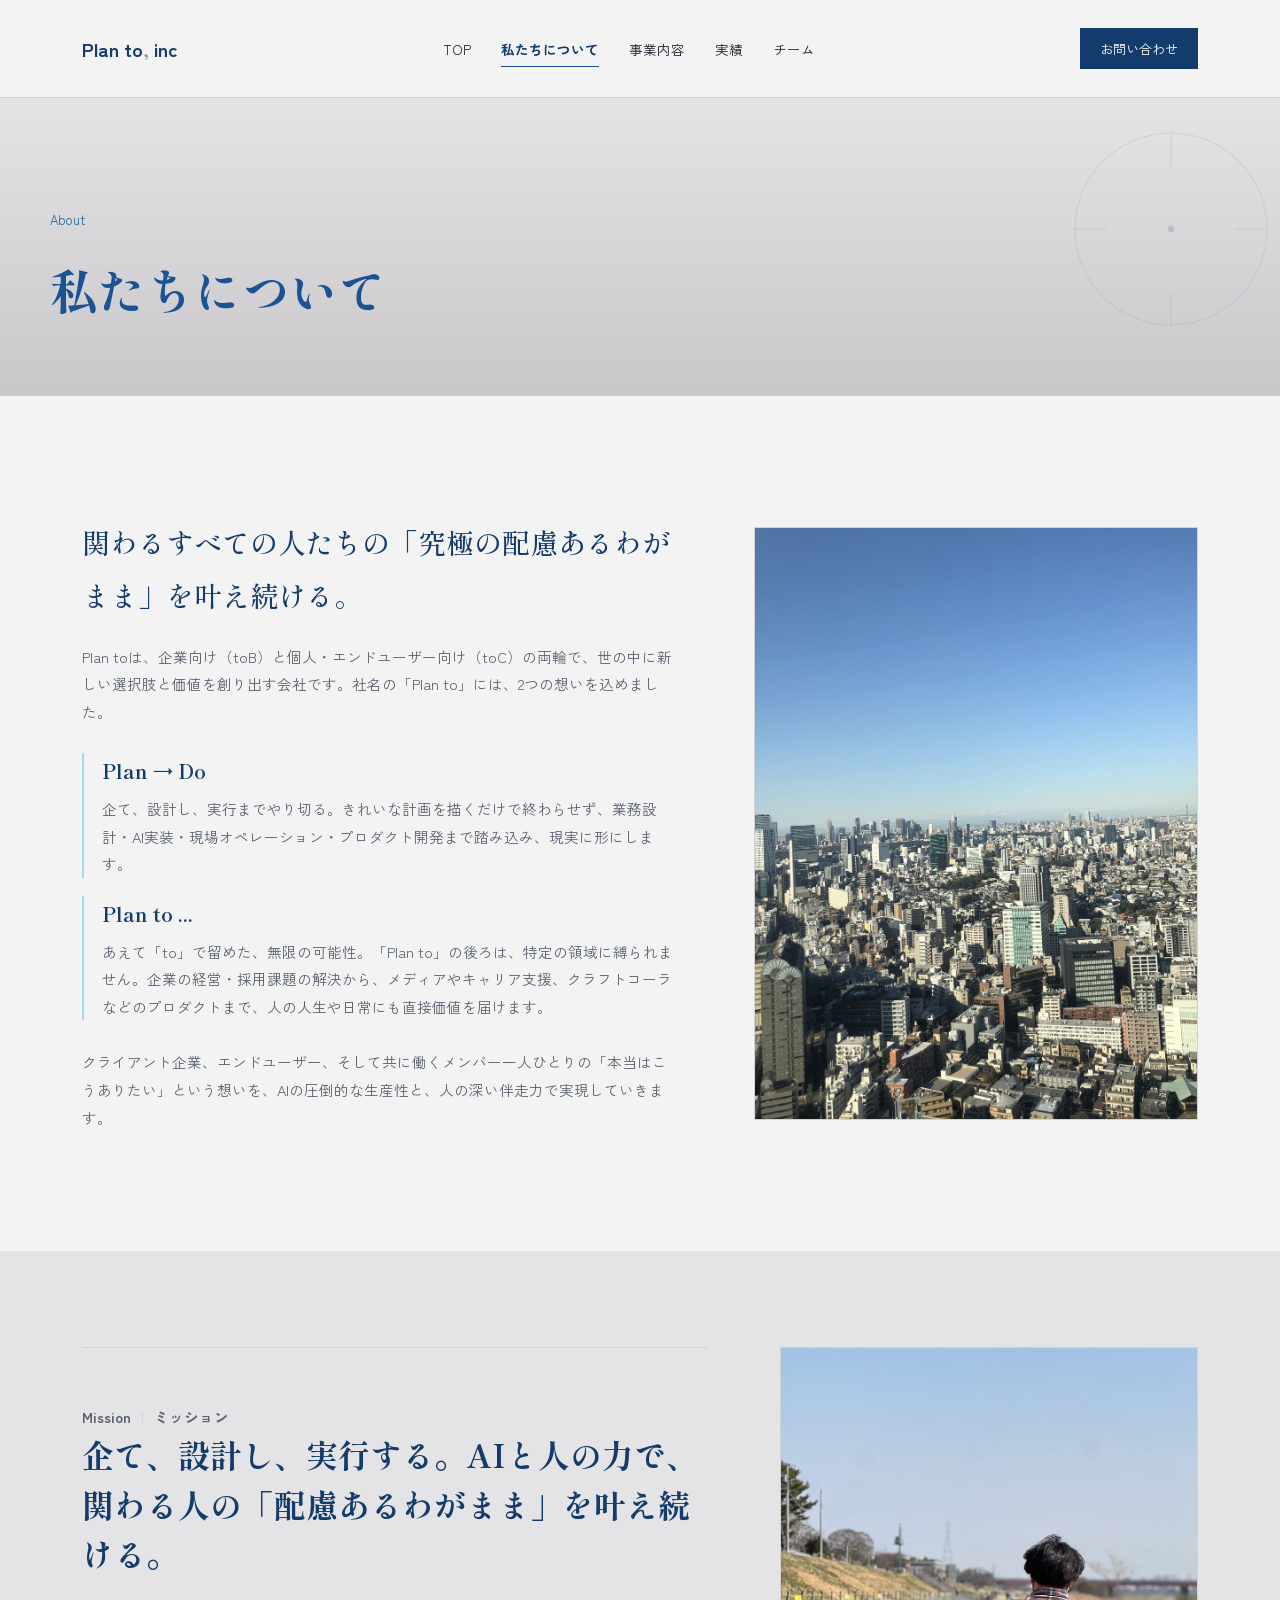
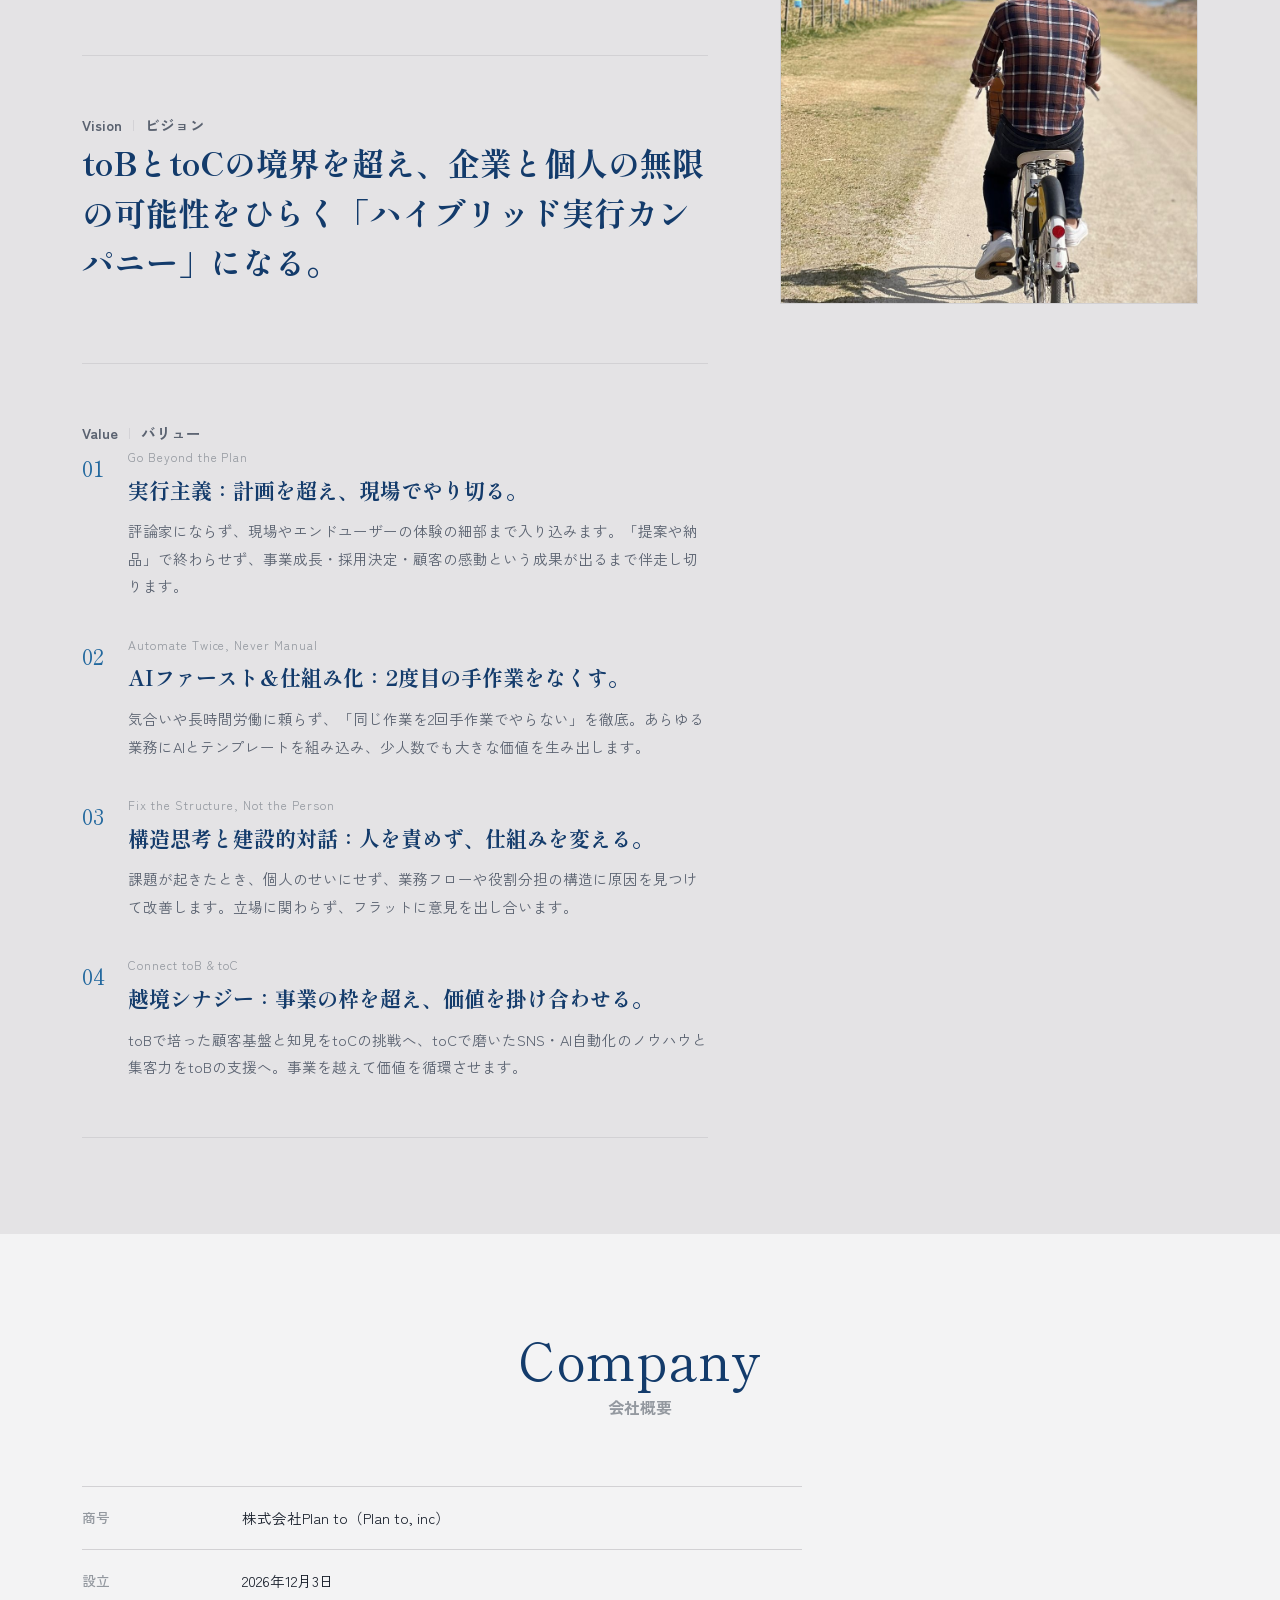
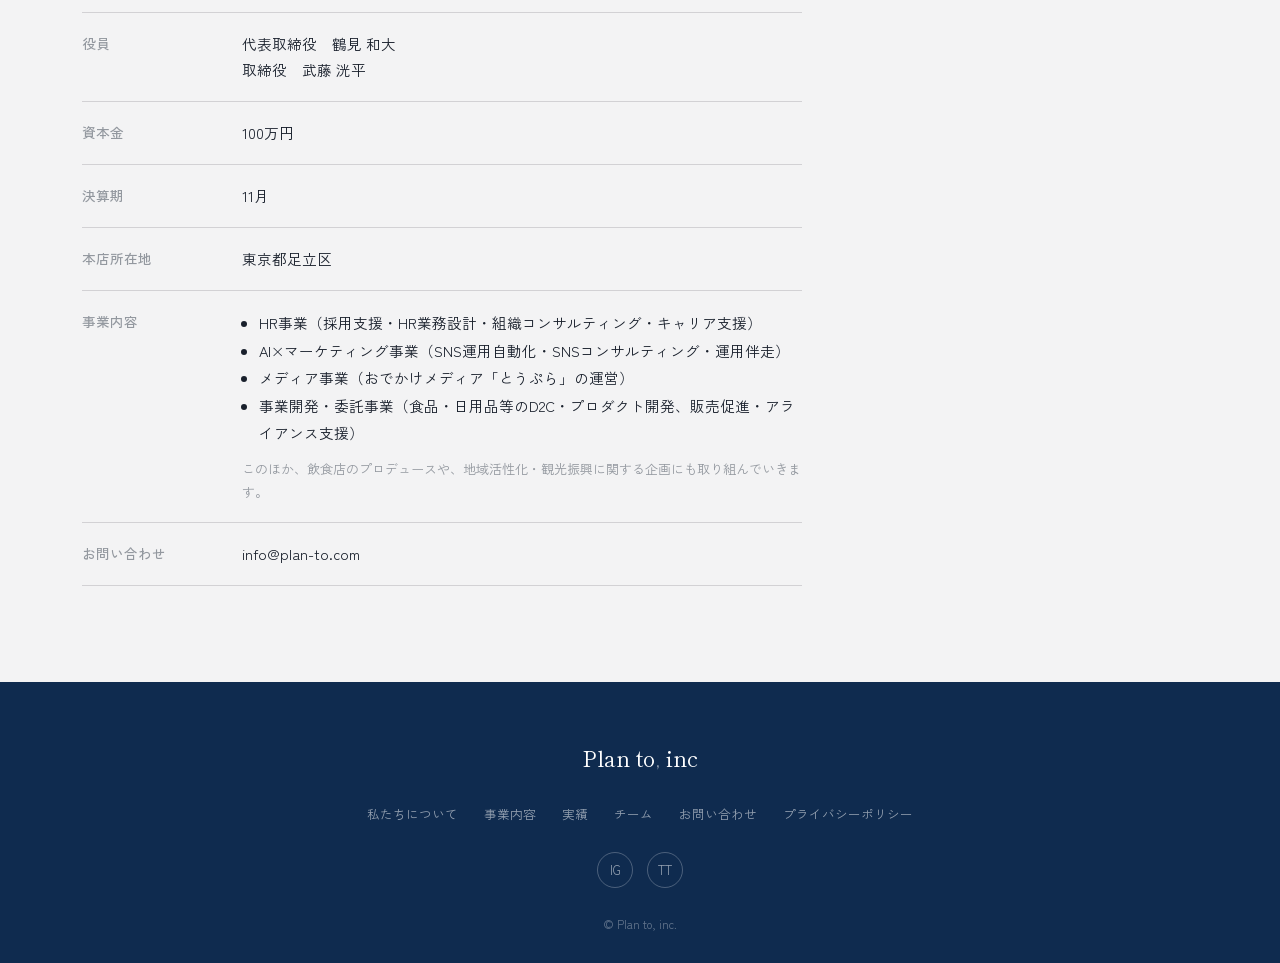
==== planto_hp_ver.1.0/about.html @ cd791fce "会社概要と役員表記を定款に合わせて更新 - 設立 2026年12月3日、役員（代表取締役・取締役）、資本金、決算期、本店所在地を追加・修正 - 事業内容を定款の目的に沿った表現に調整（飲食・観光の取り" ====
<!DOCTYPE html>
<html lang="ja">
<head>
<meta charset="UTF-8">
<meta name="viewport" content="width=device-width, initial-scale=1.0">
<meta name="robots" content="noindex, nofollow">
<title>私たちについて — Plan to, inc</title>
<link rel="preconnect" href="https://fonts.googleapis.com">
<link rel="preconnect" href="https://fonts.gstatic.com" crossorigin>
<link href="https://fonts.googleapis.com/css2?family=Shippori+Mincho:wght@400;500;600;700;800&family=Zen+Kaku+Gothic+New:wght@400;500;700;900&display=swap" rel="stylesheet">
<link rel="stylesheet" href="styles.css">
</head>
<body>

<header>
  <nav class="nav">
    <div class="brand">Plan to<span>,</span> inc</div>
    <div class="nav-links">
      <a href="index.html">TOP</a>
      <a href="about.html" class="active">私たちについて</a>
      <a href="business.html">事業内容</a>
      <a href="works.html">実績</a>
      <a href="team.html">チーム</a>
    </div>
    <a class="nav-cta" href="contact.html">お問い合わせ</a>
    <button class="nav-toggle" aria-label="メニュー"><span></span><span></span><span></span></button>
  </nav>
</header>

<section class="mini-hero">
    <svg class="mini-motif" viewBox="0 0 300 300" fill="none" xmlns="http://www.w3.org/2000/svg">
      <circle cx="150" cy="150" r="90" stroke="#8890A0" stroke-width="1" opacity=".5"/><circle cx="150" cy="150" r="3" fill="#8890A0"/>
      <path d="M150 60 L150 90 M150 210 L150 240 M60 150 L90 150 M210 150 L240 150" stroke="#8890A0" stroke-width="1" opacity=".6"/>
    </svg>
    <div class="mini-hero-inner"><p class="eyebrow">About</p><h1>私たちについて</h1></div>
  </section>

  <section class="statement statement-split">
    <div class="wrap statement-grid">
      <div class="statement-copy">
      <blockquote>関わるすべての人たちの<br>「究極の配慮あるわがまま」を叶え続ける。</blockquote>
      <p class="lead lead-wide">Plan toは、企業向け（toB）と個人・エンドユーザー向け（toC）の両輪で、世の中に新しい選択肢と価値を創り出す会社です。社名の「Plan to」には、2つの想いを込めました。</p>
      <dl class="name-points">
        <div><dt>Plan → Do</dt><dd>企て、設計し、実行までやり切る。きれいな計画を描くだけで終わらせず、業務設計・AI実装・現場オペレーション・プロダクト開発まで踏み込み、現実に形にします。</dd></div>
        <div><dt>Plan to ...</dt><dd>あえて「to」で留めた、無限の可能性。「Plan to」の後ろは、特定の領域に縛られません。企業の経営・採用課題の解決から、メディアやキャリア支援、クラフトコーラなどのプロダクトまで、人の人生や日常にも直接価値を届けます。</dd></div>
      </dl>
      <p class="lead">クライアント企業、エンドユーザー、そして共に働くメンバー一人ひとりの「本当はこうありたい」という想いを、AIの圧倒的な生産性と、人の深い伴走力で実現していきます。</p>
      </div>
      <figure class="statement-photo"><img src="assets/about-tokyo.jpg" alt="高層階から望む東京の街並みと青空" width="1000" height="1333" loading="lazy"></figure>
    </div>
  </section>

  <section class="sec sec-alt">
    <div class="wrap">
      <div class="mvv-grid">
      <div class="mvv-list">
      <div class="mvv-block">
        <p class="mvv-eyebrow">Mission <span class="div">|</span> ミッション</p>
        <h3>企て、設計し、実行する。<br>AIと人の力で、関わる人の「配慮あるわがまま」を叶え続ける。</h3>
      </div>
      <div class="mvv-block">
        <p class="mvv-eyebrow">Vision <span class="div">|</span> ビジョン</p>
        <h3>toBとtoCの境界を超え、<br>企業と個人の無限の可能性をひらく<br>「ハイブリッド実行カンパニー」になる。</h3>
      </div>
      <div class="mvv-block">
        <p class="mvv-eyebrow">Value <span class="div">|</span> バリュー</p>
        <ol class="value-list">
          <li><span class="value-en">Go Beyond the Plan</span><h4>実行主義：計画を超え、現場でやり切る。</h4><p>評論家にならず、現場やエンドユーザーの体験の細部まで入り込みます。「提案や納品」で終わらせず、事業成長・採用決定・顧客の感動という成果が出るまで伴走し切ります。</p></li>
          <li><span class="value-en">Automate Twice, Never Manual</span><h4>AIファースト＆仕組み化：2度目の手作業をなくす。</h4><p>気合いや長時間労働に頼らず、「同じ作業を2回手作業でやらない」を徹底。あらゆる業務にAIとテンプレートを組み込み、少人数でも大きな価値を生み出します。</p></li>
          <li><span class="value-en">Fix the Structure, Not the Person</span><h4>構造思考と建設的対話：人を責めず、仕組みを変える。</h4><p>課題が起きたとき、個人のせいにせず、業務フローや役割分担の構造に原因を見つけて改善します。立場に関わらず、フラットに意見を出し合います。</p></li>
          <li><span class="value-en">Connect toB &amp; toC</span><h4>越境シナジー：事業の枠を超え、価値を掛け合わせる。</h4><p>toBで培った顧客基盤と知見をtoCの挑戦へ、toCで磨いたSNS・AI自動化のノウハウと集客力をtoBの支援へ。事業を越えて価値を循環させます。</p></li>
        </ol>
      </div>
      </div>
      <figure class="mvv-photo"><img src="assets/about-ride.jpg" alt="河川敷の道を自転車で進む人の後ろ姿" width="1000" height="1333" loading="lazy"></figure>
      </div>
    </div>
  </section>

  <section class="sec">
    <div class="wrap">
      <div class="sec-title"><span class="eng">Company</span><span class="jp">会社概要</span></div>
      <table class="ctable">
        <tr><th>商号</th><td>株式会社Plan to（Plan to, inc）</td></tr>
        <tr><th>設立</th><td>2026年12月3日</td></tr>
        <tr><th>役員</th><td>代表取締役　鶴見 和大<br>取締役　武藤 洸平</td></tr>
        <tr><th>資本金</th><td>100万円</td></tr>
        <tr><th>決算期</th><td>11月</td></tr>
        <tr><th>本店所在地</th><td>東京都足立区</td></tr>
        <tr><th>事業内容</th><td><ul style="margin:0;padding-left:1.2em;line-height:1.9;"><li>HR事業（採用支援・HR業務設計・組織コンサルティング・キャリア支援）</li><li>AI×マーケティング事業（SNS運用自動化・SNSコンサルティング・運用伴走）</li><li>メディア事業（おでかけメディア「とうぷら」の運営）</li><li>事業開発・委託事業（食品・日用品等のD2C・プロダクト開発、販売促進・アライアンス支援）</li></ul><p style="margin:10px 0 0;font-size:13px;color:var(--body-light);">このほか、飲食店のプロデュースや、地域活性化・観光振興に関する企画にも取り組んでいきます。</p></td></tr>
        <tr><th>お問い合わせ</th><td>info@plan-to.com</td></tr>
      </table>
    </div>
  </section>

<footer>
  <div class="wrap foot-row">
    <div class="foot-logo">Plan to<span>,</span> inc</div>
    <div class="foot-links"><a href="about.html">私たちについて</a><a href="business.html">事業内容</a><a href="works.html">実績</a><a href="team.html">チーム</a><a href="contact.html">お問い合わせ</a><a href="https://toupura.com/?page_id=3" target="_blank" rel="noopener">プライバシーポリシー</a></div>
    <div class="foot-social">
      <a href="#" aria-label="Instagram">IG</a>
      <a href="#" aria-label="TikTok">TT</a>
    </div>
    <div class="foot-copy">© Plan to, inc.</div>
  </div>
</footer>

<script src="script.js"></script>
</body>
</html>
---- planto_hp_ver.1.0/styles.css ----
:root{
  --navy:#1B5293; --navy-deep:#133B6B; --ink:#181F2B; --body:#5A6270; --body-light:#93989F;
  --gold:#9FDBF4; --gold-hover:#BEE7F8; --gold-deep:#22689E; --gray:#B0AEB1;
  --bg:#F3F3F4; --bg-alt:#E4E3E5; --line:#D2D1D4; --line-dark:rgba(255,255,255,.12); --maxw:1180px;
}
*{box-sizing:border-box;}
html{scroll-behavior:smooth;}
body{ margin:0; background:var(--bg); color:var(--ink); font-family:"Zen Kaku Gothic New","Hiragino Kaku Gothic ProN",sans-serif; -webkit-font-smoothing:antialiased; line-height:1.8; }
h1,h2,h3,.serif{ font-family:"Shippori Mincho",serif; }
a{color:inherit; text-decoration:none;}
.wrap{max-width:var(--maxw); margin:0 auto; padding:0 32px;}
::selection{background:var(--gold); color:var(--navy-deep);}



/* ---------- Header ---------- */
header{ position:sticky; top:0; z-index:50; background:rgba(243,243,244,.85); backdrop-filter:blur(10px); border-bottom:1px solid var(--line); }
.nav{ display:flex; align-items:center; justify-content:space-between; padding:28px 32px; max-width:var(--maxw); margin:0 auto; }
.brand{ font-size:19px; font-weight:700; color:var(--navy-deep); }
.brand span{ color:var(--body-light); }
.nav-links{ display:flex; gap:30px; font-size:13.5px; }
.nav-links a{ position:relative; padding:4px 0; cursor:pointer; }
.nav-links a::after{ content:""; position:absolute; left:0; bottom:-2px; width:0; height:1px; background:var(--navy); transition:width .25s ease; }
.nav-links a:hover::after, .nav-links a.active::after{ width:100%; }
.nav-links a.active{ color:var(--navy-deep); font-weight:700; }
.nav-cta{ font-size:13px; padding:9px 20px; background:var(--navy-deep); color:#fff; cursor:pointer; }
.nav-cta:hover{ background:var(--navy); }
.nav-toggle{ display:none; background:none; border:none; }
.nav-toggle span{ display:block; width:20px; height:2px; background:var(--navy-deep); margin:5px 0; }

/* ---------- Full hero (TOP page only) ---------- */
.hero{ background:var(--navy-deep); color:#fff; min-height:86vh; display:flex; flex-direction:column; justify-content:center; padding:100px 32px 80px; position:relative; overflow:hidden; }
.hero-fx{ position:absolute; border-radius:50%; filter:blur(70px); pointer-events:none; z-index:0; animation:fxBreathe 7s ease-in-out infinite; }
.hero-fx.a{ width:360px; height:360px; background:var(--gold); opacity:.16; top:-80px; right:8%; }
.hero-fx.b{ width:260px; height:260px; background:#1B5293; opacity:.35; bottom:-60px; right:26%; animation-delay:-3s; }
@keyframes fxBreathe{ 0%,100%{ transform:scale(1); } 50%{ transform:scale(1.12); } }
@media (prefers-reduced-motion:reduce){ .hero-fx{ animation:none; } }
.hero-eyebrow{ font-size:13px; color:var(--gold); font-weight:700; letter-spacing:.04em; margin:0 0 18px; position:relative; z-index:2; }
.hero-fade{ transition:opacity .35s ease; }
.hero-fade.is-out{ opacity:0; }
.hero-nav{ display:flex; align-items:center; margin:26px auto 0; position:relative; z-index:2; max-width:var(--maxw); width:100%; padding:0 32px; box-sizing:border-box; }
.hero-node{ display:flex; align-items:center; cursor:pointer; padding:8px 0; }
.hero-node-dot{ width:13px; height:13px; border-radius:50%; background:rgba(255,255,255,.85); transition:all .3s ease; flex:none; box-sizing:border-box; }
.hero-node-dot.active{ width:19px; height:19px; background:var(--gold); }
.hero-line-track{ position:relative; width:200px; height:2px; background:rgba(255,255,255,.25); flex:none; }
.hero-line-fill{ position:absolute; left:0; top:0; height:100%; width:0%; background:var(--gold); }
.hero-line-track.done .hero-line-fill{ width:100%; }
.hero-line-track.active .hero-line-fill{ animation:heroLineFill linear forwards; animation-duration:var(--hero-duration,7s); }
@keyframes heroLineFill{ from{ width:0%; } to{ width:100%; } }
@media (max-width:900px){ .hero-line-track{ width:44px; } }
.hero-inner{ max-width:var(--maxw); margin:0 auto; width:100%; position:relative; z-index:2; }
.hero-line{ overflow:hidden; }
.hero h1{ font-size:clamp(40px,7.6vw,104px); line-height:1.28; font-weight:700; margin:0; }
.hero h1 .l{ display:block; opacity:0; transform:translateY(100%); animation:lineUp .85s cubic-bezier(.2,.8,.2,1) forwards; }
.hero h1 .l1{ animation-delay:.1s; } .hero h1 .l2{ animation-delay:.32s; } .hero h1 .l3{ animation-delay:.54s; }
@keyframes lineUp{ to{opacity:1; transform:translateY(0);} }
.hero-sub{ font-size:16px; color:rgba(255,255,255,.6); max-width:520px; margin:36px 0 0; opacity:0; animation:fadeIn 1s .95s forwards; }
@keyframes fadeIn{ to{opacity:1;} }
.hero-bottom{ display:flex; justify-content:space-between; align-items:flex-end; gap:24px; flex-wrap:wrap; max-width:var(--maxw); margin:64px auto 0; width:100%; position:relative; z-index:2; opacity:0; animation:fadeIn 1s 1.2s forwards; }
.scroll-cue{ font-size:12px; color:rgba(255,255,255,.4); writing-mode:vertical-rl; letter-spacing:.1em; }
.hero-motif{ position:absolute; right:-6%; top:50%; transform:translateY(-50%); width:520px; max-width:48vw; opacity:.55; z-index:1; }
.hero-motif path.draw{ stroke-dasharray:1400; stroke-dashoffset:0; }

/* ---------- Hero landscape scene ---------- */
/* (hero is a plain solid navy background — no photo/illustration layer) */

/* ---------- Mini hero (subpages) ---------- */
.mini-hero{ background:var(--navy-deep); color:#fff; padding:110px 32px 64px; position:relative; overflow:hidden; }
.mini-hero-inner{ max-width:var(--maxw); margin:0 auto; position:relative; z-index:2; }
.mini-hero .eyebrow{ font-size:13px; color:rgba(255,255,255,.45); margin:0 0 14px; }
.mini-hero h1{ font-size:clamp(30px,4.4vw,48px); margin:0; }
.mini-motif{ position:absolute; right:-4%; top:-10%; width:320px; opacity:.35; z-index:1; }

/* ---------- Section shell ---------- */
.sec{ padding:96px 0; }
.sec-alt{ background:var(--bg-alt); }
.sec-dark{ background:var(--navy-deep); color:#fff; }
.sec h2{ font-size:clamp(24px,2.8vw,32px); margin:0 0 40px; color:var(--navy-deep); font-weight:700; }
.sec-dark h2{ color:#fff; }
.sec-title{ text-align:center; margin-bottom:64px; }
.sec-title .eng{ display:block; font-family:"Shippori Mincho",serif; font-size:clamp(34px,4.6vw,52px); color:var(--navy-deep); letter-spacing:.01em; line-height:1.1; }
.sec-dark .sec-title .eng{ color:#fff; }
.sec-title .jp{ display:block; font-size:16px; color:var(--body-light); margin-top:6px; font-weight:700; }
.sec-dark .sec-title .jp{ color:rgba(255,255,255,.55); }

/* ---------- Statement (quote) ---------- */
.statement{ padding:120px 0; text-align:center; }
.statement blockquote{ font-family:"Shippori Mincho",serif; font-size:clamp(18px,2.7vw,32px); line-height:1.9; color:var(--navy-deep); max-width:1000px; text-wrap:pretty; margin:0 auto; font-weight:500; }
.statement .lead{ margin:20px auto 0; font-size:14.5px; line-height:1.9; color:var(--body); max-width:600px; }
.statement .lead.lead-wide{ max-width:840px; }
.statement .lead + .lead{ margin-top:16px; }
.mvv-inline{ display:flex; justify-content:center; gap:56px; margin-top:56px; flex-wrap:wrap; }
.mvv-inline div{ text-align:center; max-width:220px; }
.mvv-inline .k{ font-size:12.5px; color:var(--body-light); font-weight:700; margin-bottom:8px; }
.mvv-inline .v{ font-size:13.5px; color:var(--body); }

/* ---------- Company table ---------- */
.ctable{ width:100%; border-collapse:collapse; max-width:720px; }
.ctable tr{ border-top:1px solid var(--line); }
.ctable tr:last-child{ border-bottom:1px solid var(--line); }
.ctable th{ text-align:left; font-weight:500; color:var(--body-light); font-size:13.5px; padding:18px 24px 18px 0; width:160px; vertical-align:top; }
.ctable td{ padding:18px 0; font-size:14.5px; color:var(--ink); }

/* ---------- Business rows ---------- */
.biz{ border-top:1px solid var(--line); }
.biz-row{ padding:96px 0; }
.biz-grid{ display:grid; grid-template-columns:1fr 1.05fr; gap:64px; align-items:center; }
.biz-image{ aspect-ratio:4/3; overflow:hidden; border:1px solid var(--line); }
.biz-image img{ width:100%; height:100%; object-fit:cover; display:block; }
@media (max-width:900px){ .biz-image{ order:-1; margin-bottom:28px; } }
.biz-icon{ width:64px; height:64px; margin-bottom:26px; }
.biz-icon path{ stroke-dasharray:300; stroke-dashoffset:0; }
.biz-name{ font-size:clamp(32px,3.8vw,46px); margin:0 0 10px; line-height:1.1; }
.biz-tagline{ font-size:14.5px; font-weight:700; color:var(--ink); margin:0 0 22px; }
.biz-body p{ font-size:15px; color:var(--body); margin:0 0 16px; max-width:520px; line-height:1.85; }
.biz-stats{ font-size:13.5px; color:var(--body-light); margin-bottom:14px; }
.b-link{ font-size:14px; font-weight:700; color:var(--navy-deep); border-bottom:1px solid var(--navy-deep); padding-bottom:2px; width:fit-content; display:inline-block; cursor:pointer; }
.btn{ display:inline-flex; align-items:center; gap:8px; font-size:14.5px; padding:14px 28px; transition:all .2s ease; border:1px solid transparent; cursor:pointer; font-family:inherit; }
.btn-primary{ background:var(--navy); color:#fff; font-weight:700; border:1.5px solid var(--navy); }
.btn-primary:hover{ background:var(--gold); border-color:var(--gold); color:var(--navy-deep); }
.btn-ghost{ border-color:rgba(255,255,255,.35); color:#fff; background:none; }
.btn-ghost:hover{ border-color:#fff; }
.btn-outline-dark{ border:1px solid var(--line); border-radius:4px; color:var(--navy-deep); background:none; font-size:14.5px; padding:12px 20px; }
.btn-outline-dark:hover{ border-color:var(--navy-deep); }
.btn-outline-dark .arrow{ color:var(--gold-deep); margin-left:2px; }

/* ---------- Flow steps ---------- */
.flow-steps{ display:flex; align-items:flex-start; margin-top:52px; text-align:left; }
.flow-step{ flex:1; position:relative; padding-right:24px; }
.flow-step:not(:last-child)::after{ content:""; position:absolute; top:21px; left:calc(42px + 8px); right:0; height:1px; background:var(--line); }
.flow-num{ width:42px; height:42px; border-radius:50%; background:var(--navy-deep); color:#fff; display:flex; align-items:center; justify-content:center; font-family:"Shippori Mincho",serif; font-size:16px; margin-bottom:20px; position:relative; z-index:1; }
.flow-step h4{ font-size:15.5px; margin:0 0 8px; color:var(--ink); }
.flow-step p{ font-size:13px; color:var(--body-light); margin:0; line-height:1.7; max-width:190px; }
@media (max-width:900px){
  .flow-steps{ flex-direction:column; gap:32px; }
  .flow-step::after{ display:none; }
}

/* ---------- Teaser links (TOP page) ---------- */
.teaser-grid{ display:grid; grid-template-columns:repeat(2,minmax(0,1fr)); border-top:1px solid var(--line); border-left:1px solid var(--line); }
.teaser-grid-3{ grid-template-columns:repeat(3,minmax(0,1fr)); }
.teaser-grid-4{ grid-template-columns:repeat(4,minmax(0,1fr)); }
.teaser-grid-4 .teaser-box{ aspect-ratio:auto; min-height:150px; padding:28px 20px; }
.teaser-grid-4 .jp{ font-size:12.5px; }
.teaser-box{ border-right:1px solid var(--line); border-bottom:1px solid var(--line); position:relative; transition:background .2s ease; cursor:pointer;
  aspect-ratio:2.17/1; display:flex; flex-direction:column; align-items:center; justify-content:center; text-align:center; padding:28px; }
.teaser-box:hover{ background:rgba(27,82,147,.06); }
.teaser-box .eng{ font-family:"Shippori Mincho",serif; font-weight:400; font-size:36px; color:var(--navy-deep); margin:0 0 8px; display:block; }
.teaser-box .jp{ font-size:14px; color:var(--body-light); font-weight:700; margin:0; display:block; }
.teaser-box p{ display:none; }
.teaser-box .arrow{ position:absolute; right:28px; top:50%; transform:translateY(-50%); color:var(--gold-deep); font-size:20px; transition:transform .2s ease; }
.teaser-box:hover .arrow{ transform:translateY(-50%) translateX(5px); }

/* ---------- Proof / case studies ---------- */
.case-list{ display:grid; grid-template-columns:repeat(3,1fr); gap:48px; margin-bottom:70px; position:relative; }
.case-list div .cn{ font-family:"Shippori Mincho",serif; font-size:18px; color:var(--navy-deep); margin-bottom:6px; }
.case-list div .ct{ font-size:12px; color:var(--body-light); display:block; margin-bottom:12px; }
.case-list div p{ font-size:13.5px; color:var(--body); margin:0; }
.connector{ position:absolute; left:0; top:10px; width:100%; height:2px; z-index:-1; }
.connector path{ stroke-dasharray:1000; stroke-dashoffset:0; }
.case-cards{ display:grid; grid-template-columns:repeat(3,1fr); gap:28px; margin-bottom:64px; }
.case-card{ border:1px solid var(--line); transition:border-color .2s ease; }
.case-card:hover{ border-color:var(--navy); }
.case-card .thumb{ aspect-ratio:16/9; display:flex; align-items:center; justify-content:center; color:#fff; font-family:"Shippori Mincho",serif; font-size:16px; letter-spacing:.03em; }
.case-card .cbody{ padding:22px 24px 28px; }
.case-card .ct{ font-size:12px; color:var(--body-light); display:block; margin-bottom:10px; }
.case-card p{ font-size:13.5px; color:var(--body); margin:0; }

/* ---------- Topics (news cards) ---------- */
.topic-cards{ display:grid; grid-template-columns:repeat(3,1fr); gap:28px; }
.topic-card{ cursor:pointer; }
.topic-card .thumb{ aspect-ratio:16/9; display:flex; align-items:center; justify-content:center; color:#fff; font-family:"Shippori Mincho",serif; font-size:15px; }
.topic-card .meta{ display:flex; align-items:center; gap:12px; margin-top:14px; }
.topic-card .badge{ font-size:11px; font-weight:700; color:var(--gold-deep); border:1px solid var(--gold); padding:3px 9px; }
.topic-card .date{ font-size:12px; color:var(--body-light); }
.topic-card .ttl{ font-size:14.5px; color:var(--ink); margin:10px 0 0; line-height:1.6; }
.topic-more{ display:flex; gap:14px; justify-content:center; margin-top:44px; flex-wrap:wrap; }
.logo-strip{ display:flex; flex-wrap:wrap; gap:36px; align-items:center; border-top:1px solid var(--line); padding-top:40px; }
.logo-strip span{ font-family:"Shippori Mincho",serif; font-size:15px; color:var(--body-light); }

/* ---------- Team ---------- */
.board{ display:grid; grid-template-columns:1fr 1fr; gap:56px; }
.member{ display:flex; gap:22px; }
.member-frame{ flex:none; width:64px; height:64px; }
.member-frame circle.ring{ stroke-dasharray:220; stroke-dashoffset:0; }
.member-frame text{ font-family:"Shippori Mincho",serif; }
.member h3{ font-size:17px; margin:14px 0 2px; }
.member .role{ font-size:12.5px; color:var(--body-light); margin:0 0 10px; }
.member p{ font-size:13.5px; color:var(--body); margin:0; }

/* ---------- FAQ ---------- */
.faq-item{ border-top:1px solid var(--line); }
.faq-item:last-child{ border-bottom:1px solid var(--line); }
.sec-dark .faq-item{ border-color:var(--line-dark); }
.faq-item summary{ list-style:none; cursor:pointer; padding:18px 2px; display:flex; justify-content:space-between; gap:16px; font-size:14px; }
.faq-item summary::-webkit-details-marker{ display:none; }
.faq-item summary .plus{ font-size:18px; color:var(--gold-deep); font-weight:300; transition:transform .2s ease; }
.faq-item[open] summary .plus{ transform:rotate(45deg); }
.faq-item .faq-a{ padding:0 2px 20px; color:var(--body); font-size:13px; max-width:520px; }

/* ---------- Contact ---------- */
.contact-email{ font-family:"Shippori Mincho",serif; font-size:19px; display:block; margin:18px 0 26px; }
.sns-line{ display:flex; align-items:center; justify-content:space-between; padding:13px 0; border-top:1px solid var(--line); font-size:13.5px; }
.sns-line:first-child{ border-top:none; }
.close-grid{ display:grid; grid-template-columns:1fr 1fr; gap:64px; }
.form{ display:flex; flex-direction:column; gap:18px; width:100%; }
.form label{ font-size:12.5px; color:var(--body-light); display:block; margin-bottom:6px; }
.form input, .form textarea{ width:100%; border:none; border-bottom:1px solid var(--line); background:transparent; padding:10px 2px; font-family:inherit; font-size:14.5px; color:var(--ink); }
.form input:focus, .form textarea:focus{ outline:none; border-color:var(--navy); }
.form textarea{ resize:vertical; min-height:100px; }
.form .note{ font-size:12px; color:var(--body-light); }

/* ---------- Marquee ---------- */
.marquee{ background:var(--bg-alt); overflow:hidden; padding:14px 0; border-top:1px solid var(--line); border-bottom:1px solid var(--line); }
.marquee-track{ display:flex; width:max-content; animation:marquee 22s linear infinite; }
.marquee-track span{ font-family:"Shippori Mincho",serif; font-size:16px; color:var(--navy-deep); white-space:nowrap; padding:0 28px; display:flex; align-items:center; gap:28px; }
.marquee-track span::after{ content:"◆"; font-size:9px; color:var(--body-light); }
@keyframes marquee{ from{transform:translateX(0);} to{transform:translateX(-50%);} }
@media (prefers-reduced-motion:reduce){ .marquee-track{ animation:none; } }

/* ---------- MVV blocks (About) ---------- */
.mvv-block{ padding:56px 0; border-top:1px solid var(--line); }
.mvv-block:last-child{ border-bottom:1px solid var(--line); }
.mvv-eyebrow{ display:flex; align-items:center; gap:10px; font-size:13.5px; color:var(--gold-deep); font-weight:700; margin-bottom:20px; }
.mvv-eyebrow .div{ color:var(--line); font-weight:400; }
.mvv-block h3{ font-family:"Shippori Mincho",serif; font-size:clamp(20px,2.7vw,32px); line-height:1.55; color:var(--navy-deep); margin:0 0 20px; font-weight:700; max-width:none; text-wrap:pretty; }
.mvv-block p{ font-size:14.5px; color:var(--body); max-width:620px; margin:0; }

/* ---------- Pager numeral (Business) ---------- */
.pager{ font-family:"Shippori Mincho",serif; font-size:13px; color:var(--body-light); letter-spacing:.05em; margin-bottom:10px; }
.biz-row.alt .pager{ color:var(--body-light); }

footer{ background:#0F2B4F; color:rgba(255,255,255,.55); padding:56px 0 28px; font-size:12.5px; }
.foot-row{ display:flex; flex-direction:column; align-items:center; gap:26px; text-align:center; }
.foot-logo{ font-family:"Shippori Mincho",serif; font-size:22px; color:#fff; }
.foot-logo span{ color:rgba(255,255,255,.5); }
.foot-links{ display:flex; gap:26px; flex-wrap:wrap; justify-content:center; }
.foot-links a:hover{ color:#fff; }
.foot-social{ display:flex; gap:14px; }
.foot-social a{ width:36px; height:36px; border-radius:50%; border:1px solid rgba(255,255,255,.25); display:flex; align-items:center; justify-content:center; font-size:13px; transition:border-color .2s ease, color .2s ease; }
.foot-social a:hover{ border-color:var(--gold); color:var(--gold); }
.foot-copy{ color:rgba(255,255,255,.35); font-size:11.5px; }

@media (max-width:900px){
  .nav-cta{ display:none; }
  .case-cards{ grid-template-columns:1fr; gap:24px; }
  .nav-toggle{ display:block; }
  .hero{ min-height:auto; padding:80px 24px 64px; }
  .hero-motif, .mini-motif{ display:none; }
  .biz-grid, .board, .close-grid{ grid-template-columns:1fr; }
  .case-list{ grid-template-columns:1fr; gap:32px; }
  .connector{ display:none; }
  .mvv-inline{ gap:32px; }
  .statement{ padding:80px 0; }
  .biz-row{ padding:56px 0; }
  .sec{ padding:64px 0; }
  .scroll-cue{ display:none; }
  .teaser-grid{ grid-template-columns:1fr; }
  .topic-cards{ grid-template-columns:repeat(2,minmax(0,1fr)); gap:24px; }
}

/* ---------- Topics list page ---------- */
.topic-sec{ scroll-margin-top:120px; }
.topic-list{ list-style:none; margin:0; padding:0; border-top:1px solid var(--line); }
.topic-list li{ border-bottom:1px solid var(--line); }
.topic-list a{ display:flex; align-items:center; gap:20px; padding:22px 4px; flex-wrap:wrap; }
.topic-list .date{ font-size:13px; color:var(--body-light); min-width:96px; }
.topic-list .badge{ font-size:11px; font-weight:700; color:var(--gold-deep); border:1px solid var(--gold); padding:3px 9px; }
.topic-list .ttl{ font-size:15px; color:var(--ink); flex:1; min-width:200px; }
.topic-list a:hover .ttl{ color:var(--gold-deep); }
html{ scroll-behavior:smooth; }

/* topic row variants: detail / external / static */
.topic-list .row{ display:flex; align-items:center; gap:20px; padding:22px 4px; flex-wrap:wrap; }
.topic-list li.is-static .ttl{ color:var(--ink); }
.topic-list li.is-detail a::after,
.topic-list li.is-ext a::after{ margin-left:auto; color:var(--body-light); font-size:18px; }
.topic-list li.is-detail a::after{ content:"›"; }
.topic-list li.is-ext a::after{ content:"↗"; font-size:15px; }
.topic-list li.is-detail a:hover::after,
.topic-list li.is-ext a:hover::after{ color:var(--gold-deep); }
.topic-meta{ display:flex; align-items:center; gap:14px; margin-bottom:14px; }
.topic-meta .badge{ font-size:11px; font-weight:700; color:var(--gold-deep); border:1px solid var(--gold); padding:3px 9px; }
.topic-meta .date{ font-size:13px; color:var(--body-light); }
.topic-title{ font-family:"Shippori Mincho",serif; font-size:clamp(22px,3vw,30px); line-height:1.55; color:var(--navy-deep); margin:0 0 32px; }
.topic-body p{ font-size:15px; line-height:2; color:var(--body); margin:0 0 20px; }

.topic-card .thumb img{ width:100%; height:100%; object-fit:cover; display:block; }
.topic-card .thumb{ overflow:hidden; }

/* ---------- Hero threads background (threads.js) ---------- */
.hero-threads{ position:absolute; inset:0; width:100%; height:100%; z-index:1; pointer-events:none; opacity:.85; }

/* ---------- Logo loop (works page) ---------- */
.logo-loop{ overflow:hidden; border-top:1px solid var(--line); padding-top:40px; -webkit-mask-image:linear-gradient(90deg,transparent,#000 12%,#000 88%,transparent); mask-image:linear-gradient(90deg,transparent,#000 12%,#000 88%,transparent); }
.logo-loop-track{ display:flex; width:max-content; animation:logoLoop 30s linear infinite; }
.logo-loop:hover .logo-loop-track{ animation-play-state:paused; }
.logo-loop-list{ display:flex; align-items:center; gap:56px; margin:0; padding:0 28px 0 28px; list-style:none; }
.logo-loop-list li{ font-family:"Shippori Mincho",serif; font-size:18px; color:var(--body); white-space:nowrap; transition:color .2s ease; }
.logo-loop-list li:hover{ color:var(--navy); }
@keyframes logoLoop{ from{transform:translateX(0);} to{transform:translateX(-50%);} }
@media (prefers-reduced-motion:reduce){ .logo-loop-track{ animation:none; } .logo-loop{ -webkit-mask-image:none; mask-image:none; } .logo-loop-list[aria-hidden]{ display:none; } .logo-loop-list{ flex-wrap:wrap; } }
.hero-threads{ -webkit-mask-image:linear-gradient(90deg,rgba(0,0,0,.2) 0%,rgba(0,0,0,.2) 30%,#000 75%); mask-image:linear-gradient(90deg,rgba(0,0,0,.2) 0%,rgba(0,0,0,.2) 30%,#000 75%); }
@media (max-width:900px){ .hero-threads{ opacity:.45; -webkit-mask-image:none; mask-image:none; } }
@media (max-width:600px){ .topic-cards{ grid-template-columns:1fr; gap:32px; } }

/* ---------- Mobile menu ---------- */
.nav-links-cta{ display:none; }
@media (max-width:900px){
  .nav{ padding:16px 24px; }
  .brand{ position:relative; z-index:60; transition:color .3s ease; }
  .nav-toggle{ display:flex; flex-direction:column; justify-content:center; align-items:center; width:44px; height:44px; margin-right:-10px; padding:0; cursor:pointer; position:relative; z-index:60; }
  .nav-toggle span{ width:22px; margin:3px 0; transition:transform .3s ease, opacity .2s ease, background .3s ease; }
  .nav-links{ position:fixed; inset:0; z-index:55; display:flex; flex-direction:column; justify-content:center; gap:0; padding:96px 32px 48px; background:var(--navy-deep); font-size:inherit; opacity:0; visibility:hidden; transition:opacity .3s ease, visibility .3s; overflow-y:auto; }
  .nav-links a{ font-family:"Shippori Mincho",serif; font-size:24px; color:#fff; padding:16px 0; border-bottom:1px solid rgba(255,255,255,.14); transform:translateY(12px); opacity:0; transition:transform .4s ease, opacity .4s ease; }
  .nav-links a::after{ display:none; }
  .nav-links a.active{ color:var(--gold); }
  .nav-links .nav-links-cta{ display:block; margin-top:32px; padding:16px; border:none; background:var(--gold); color:var(--navy-deep); font-family:"Zen Kaku Gothic New",sans-serif; font-size:15px; font-weight:700; text-align:center; }
  body.menu-open{ overflow:hidden; }
  body.menu-open header{ -webkit-backdrop-filter:none; backdrop-filter:none; background:transparent; border-bottom-color:transparent; }
  body.menu-open .nav-links{ opacity:1; visibility:visible; }
  body.menu-open .nav-links a{ transform:none; opacity:1; }
  body.menu-open .nav-links a:nth-child(2){ transition-delay:.04s; } body.menu-open .nav-links a:nth-child(3){ transition-delay:.08s; }
  body.menu-open .nav-links a:nth-child(4){ transition-delay:.12s; } body.menu-open .nav-links a:nth-child(5){ transition-delay:.16s; }
  body.menu-open .nav-links a:nth-child(6){ transition-delay:.2s; }
  body.menu-open .brand{ color:#fff; }
  body.menu-open .nav-toggle span{ background:#fff; }
  body.menu-open .nav-toggle span:nth-child(1){ transform:translateY(8px) rotate(45deg); }
  body.menu-open .nav-toggle span:nth-child(2){ opacity:0; }
  body.menu-open .nav-toggle span:nth-child(3){ transform:translateY(-8px) rotate(-45deg); }
}
@media (max-width:900px) and (prefers-reduced-motion:reduce){ .nav-links, .nav-links a, .nav-toggle span{ transition:none; } }

/* ---------- Light hero (gray) ---------- */
.hero{ background:linear-gradient(180deg,#E4E3E5 0%,#C9C7CA 100%); color:var(--navy); }
.hero h1{ color:var(--navy); }
.hero-eyebrow{ color:var(--gold-deep); }
.hero-sub{ color:#4A5160; }
.hero .hero-node-dot.active, .hero .hero-line-fill{ background:var(--navy); }
.hero .btn-primary{ background:var(--navy); border-color:var(--navy); color:#fff; }
.hero .btn-primary:hover{ background:var(--gold); border-color:var(--gold); color:var(--navy-deep); }
.hero .btn-ghost{ border-color:rgba(19,59,107,.3); color:var(--navy-deep); }
.hero .btn-ghost:hover{ border-color:var(--navy-deep); }
.hero-node-dot{ background:rgba(19,59,107,.22); }
.hero-line-track{ background:rgba(19,59,107,.14); }
.scroll-cue{ color:var(--body-light); }
.hero-threads{ opacity:1; }
@media (max-width:900px){ .hero-threads{ opacity:.35; } }
.mini-hero{ background:linear-gradient(180deg,#E4E3E5 0%,#C9C7CA 100%); color:var(--navy); }
.mini-hero .eyebrow{ color:var(--gold-deep); }

/* ---------- Photos: about statement / home closing ---------- */
.statement-photo, .talk-photo{ margin:0; overflow:hidden; border:1px solid var(--line); }
.statement-photo img, .talk-photo img{ width:100%; height:100%; object-fit:cover; display:block; }
.statement-split{ text-align:left; }
.statement-grid{ display:grid; grid-template-columns:1.35fr 1fr; gap:72px; align-items:center; }
.statement-split blockquote{ margin:0; font-size:clamp(18px,2.2vw,28px); }
.statement-split .lead, .statement-split .lead.lead-wide{ max-width:none; margin-left:0; margin-right:0; }
.statement-split br{ display:none; }
.statement-photo{ aspect-ratio:3/4; }
.talk-sec{ border-top:1px solid var(--line); }
.talk-grid{ display:grid; grid-template-columns:1fr 1.15fr; gap:64px; align-items:center; }
.talk-copy h2{ margin-top:0; }
.talk-copy p{ color:var(--body); font-size:15px; margin:0 0 32px; }
.talk-photo{ aspect-ratio:3/2; }
@media (max-width:900px){
  .statement-grid, .talk-grid{ grid-template-columns:1fr; gap:36px; }
  .statement-photo{ order:-1; aspect-ratio:4/3; }
  .statement-photo img{ object-position:50% 72%; }
  .talk-copy{ text-align:center; }
  .talk-photo{ order:-1; }
}

/* ---------- Photos: about ride ---------- */
.mvv-grid{ display:grid; grid-template-columns:1.5fr 1fr; gap:72px; align-items:start; }
.mvv-grid br{ display:none; }
.mvv-photo{ margin:0; aspect-ratio:3/4; overflow:hidden; border:1px solid var(--line); position:sticky; top:120px; }
.mvv-photo img{ width:100%; height:100%; object-fit:cover; display:block; }
@media (max-width:900px){
  .mvv-grid{ grid-template-columns:1fr; gap:36px; }
  .mvv-photo{ position:static; }
}

/* ---------- Company policy V3: name points / values / 4 businesses ---------- */
.name-points{ margin:28px 0 0; display:grid; gap:18px; }
.name-points div{ border-left:2px solid var(--gold); padding-left:18px; }
.name-points dt{ font-family:"Shippori Mincho",serif; font-size:20px; font-weight:700; color:var(--navy-deep); margin-bottom:6px; }
.name-points dd{ margin:0; font-size:14.5px; line-height:1.9; color:var(--body); }
.statement-copy .lead + .name-points + .lead{ margin-top:28px; }
.value-list{ list-style:none; margin:0; padding:0; counter-reset:v; display:grid; gap:34px; }
.value-list li{ counter-increment:v; position:relative; padding-left:46px; }
.value-list li::before{ content:"0" counter(v); position:absolute; left:0; top:2px; font-family:"Shippori Mincho",serif; font-size:22px; color:var(--gold-deep); }
.value-en{ display:block; font-size:12px; letter-spacing:.08em; color:var(--body-light); margin-bottom:6px; }
.value-list h4{ font-family:"Shippori Mincho",serif; font-size:clamp(17px,1.9vw,21px); color:var(--navy-deep); margin:0 0 10px; line-height:1.6; }
.value-list p{ font-size:14.5px; color:var(--body); margin:0; line-height:1.9; }
.biz-intro{ max-width:820px; margin:0 auto 48px; font-size:15px; line-height:1.95; color:var(--body); text-align:center; }
.biz-num{ font-family:"Shippori Mincho",serif; font-size:15px; color:var(--gold-deep); margin:0 0 6px; letter-spacing:.1em; }
.biz-services{ margin:6px 0 28px; padding:0; list-style:none; display:grid; gap:8px; }
.biz-services li{ font-size:14px; color:var(--ink); padding-left:18px; position:relative; line-height:1.7; }
.biz-services li::before{ content:""; position:absolute; left:0; top:.75em; width:8px; height:1px; background:var(--gold); }
.biz-image-type{ display:flex; align-items:center; justify-content:center; gap:10px; background:linear-gradient(135deg,var(--navy-deep),var(--navy)); color:#fff; }
.biz-image-type .type-plan{ font-family:"Shippori Mincho",serif; font-size:clamp(40px,5vw,64px); font-weight:500; }
.biz-image-type .type-dots{ font-family:"Shippori Mincho",serif; font-size:clamp(40px,5vw,64px); color:var(--gold); }
@media (max-width:900px){
  .teaser-grid-4{ grid-template-columns:repeat(2,minmax(0,1fr)); }
  .biz-intro{ text-align:left; margin-bottom:36px; }
}
@media (max-width:600px){ .teaser-grid-4{ grid-template-columns:1fr; } .teaser-grid-4 .teaser-box{ min-height:110px; } }
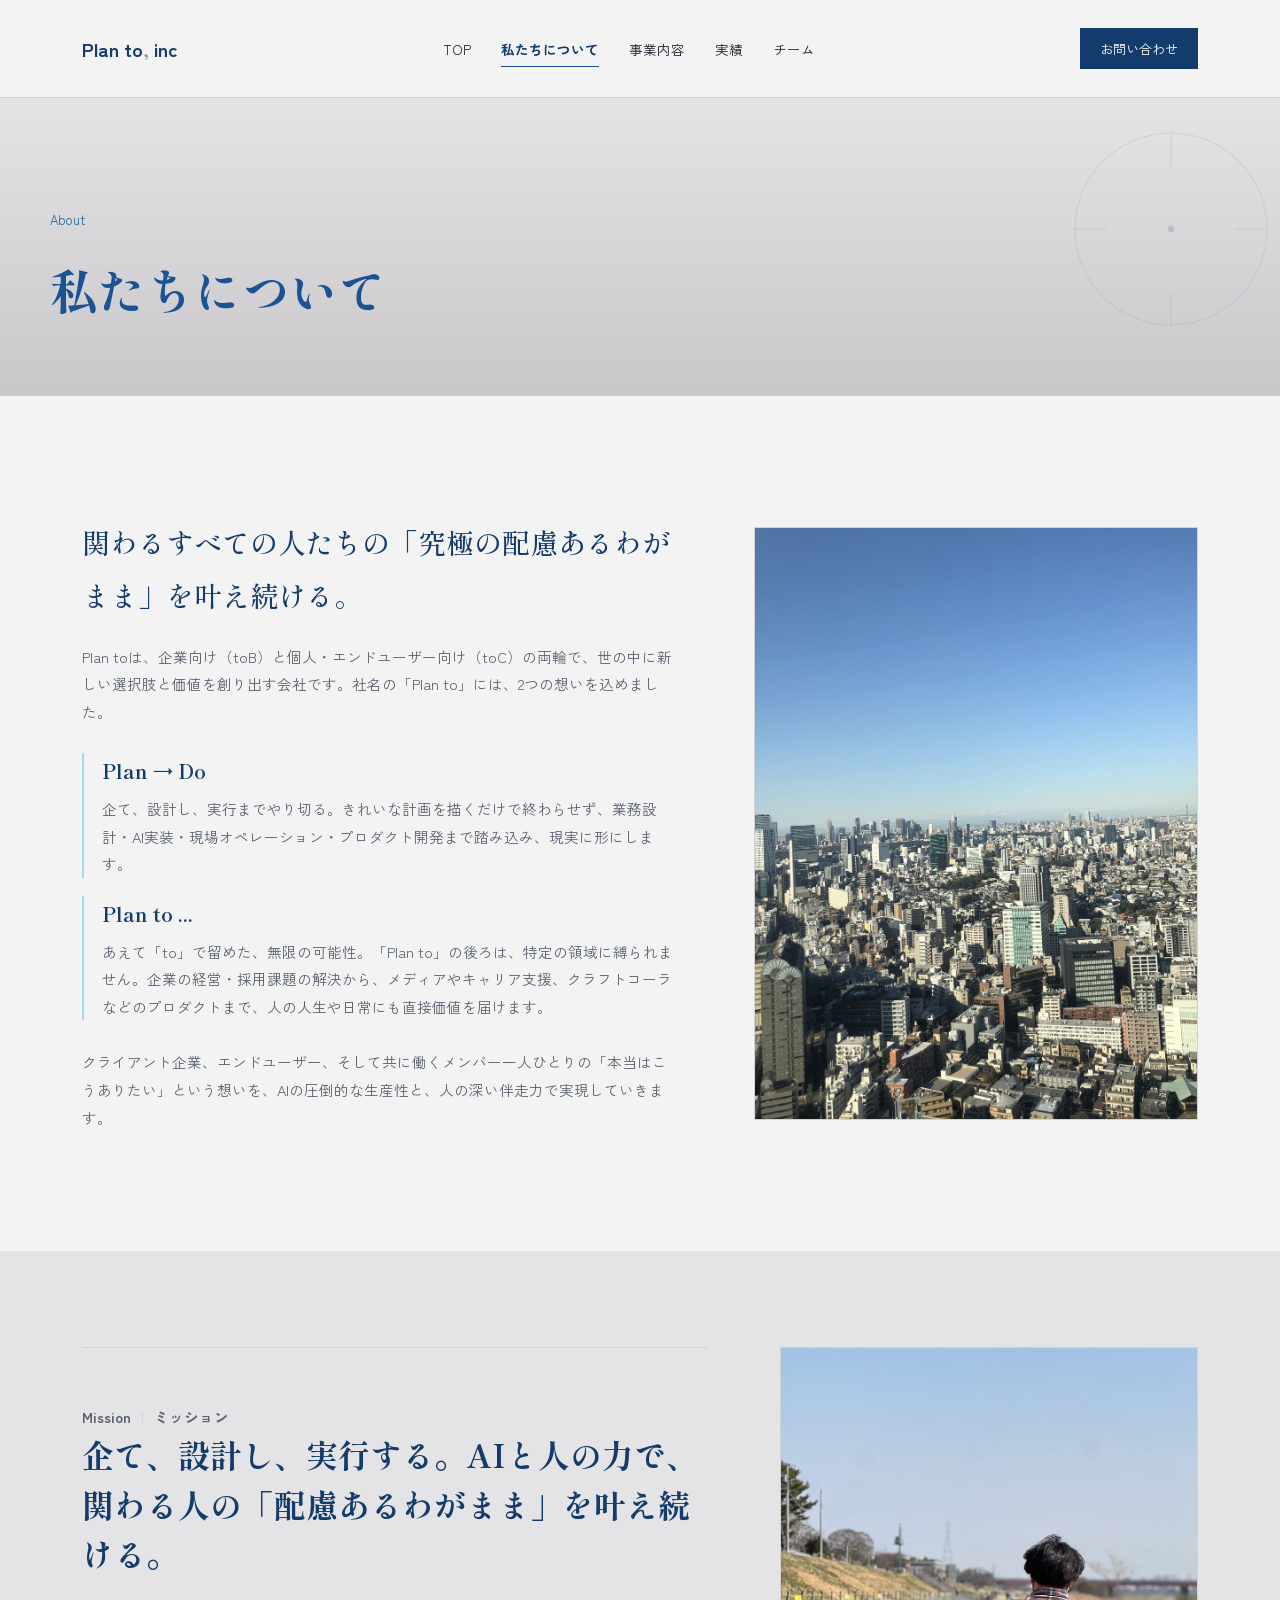
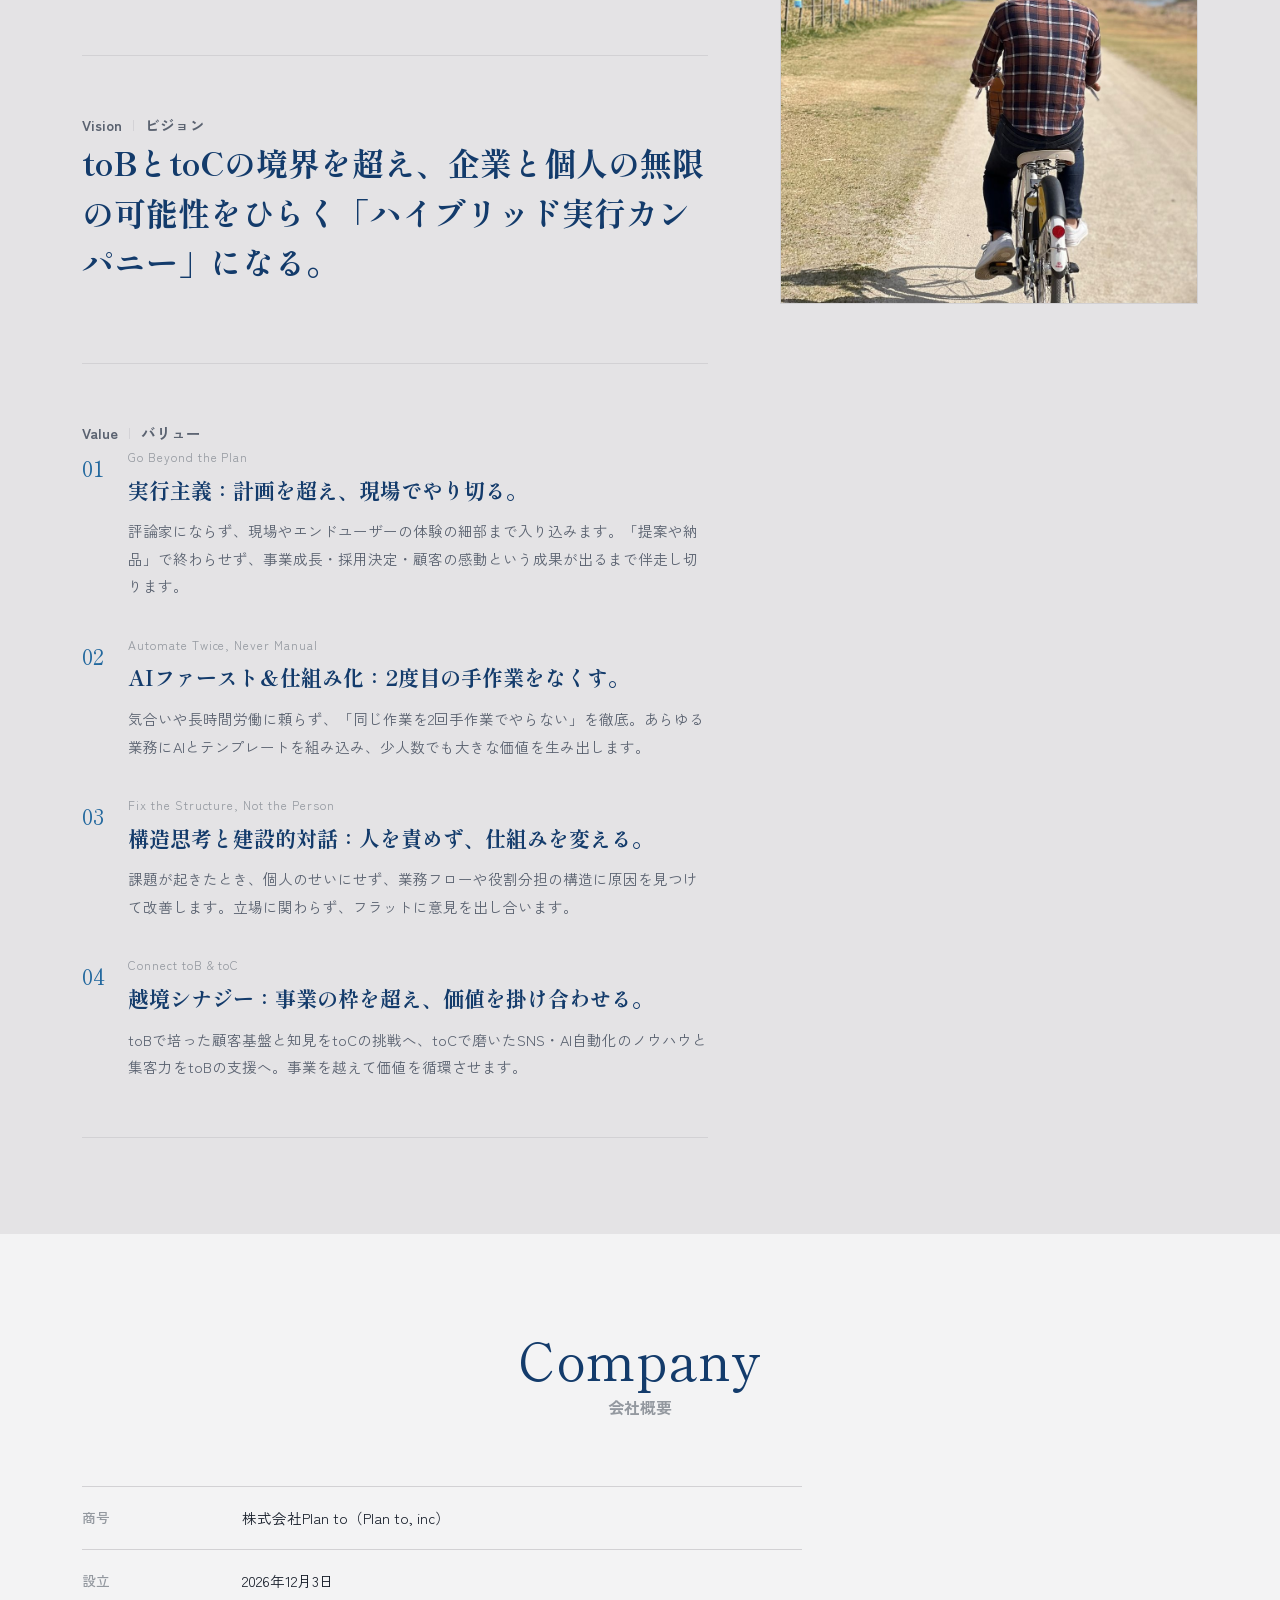
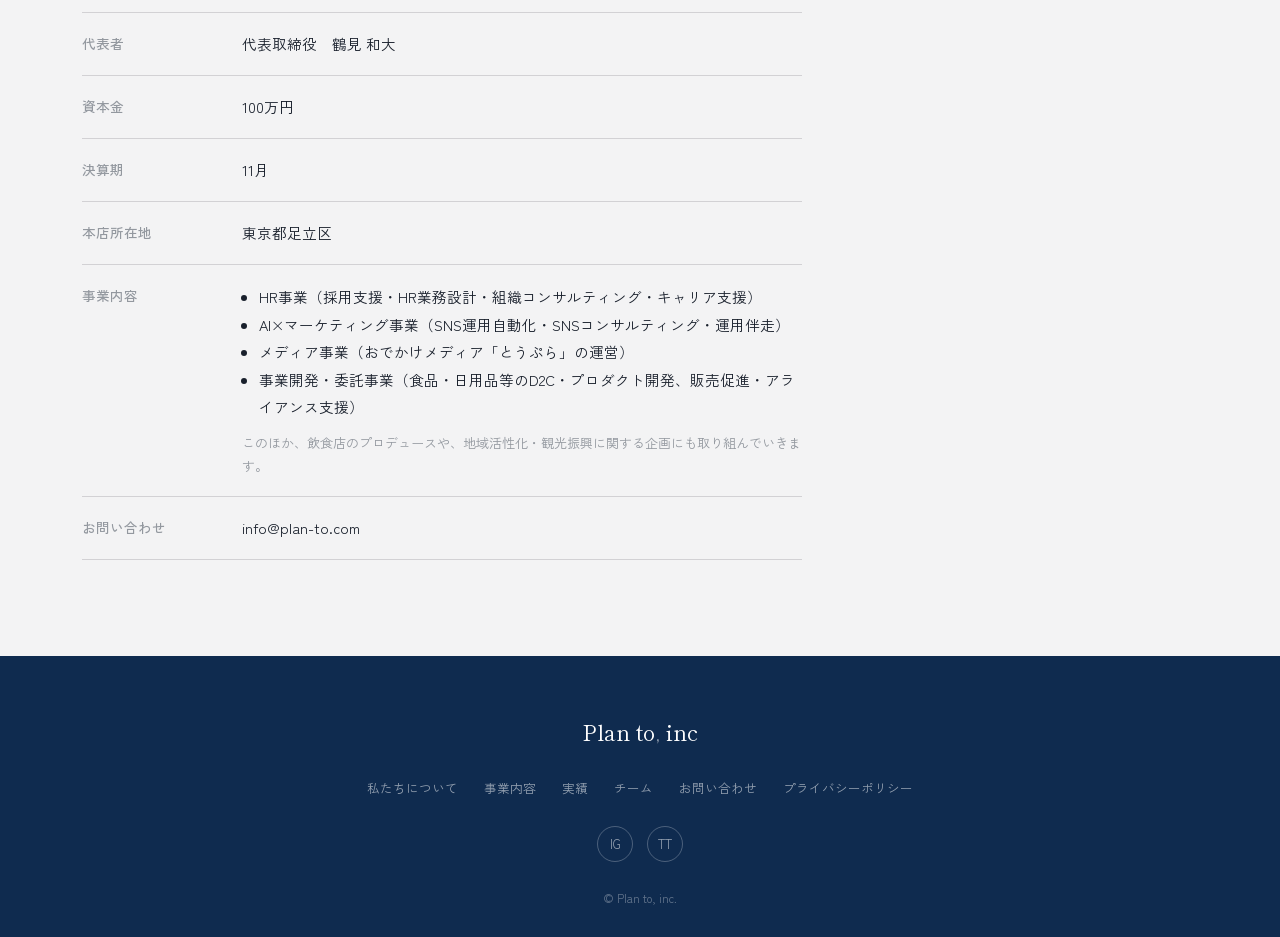
==== commit a26a130a: "会社概要とチームの肩書から取締役表記を削除 Co-Authored-By: Claude Opus 5.5 <noreply@anthropic.com>" ====
--- a/planto_hp_ver.1.0/about.html
+++ b/planto_hp_ver.1.0/about.html
@@ -83,7 +83,7 @@
       <table class="ctable">
         <tr><th>商号</th><td>株式会社Plan to（Plan to, inc）</td></tr>
         <tr><th>設立</th><td>2026年12月3日</td></tr>
-        <tr><th>役員</th><td>代表取締役　鶴見 和大<br>取締役　武藤 洸平</td></tr>
+        <tr><th>代表者</th><td>代表取締役　鶴見 和大</td></tr>
         <tr><th>資本金</th><td>100万円</td></tr>
         <tr><th>決算期</th><td>11月</td></tr>
         <tr><th>本店所在地</th><td>東京都足立区</td></tr>
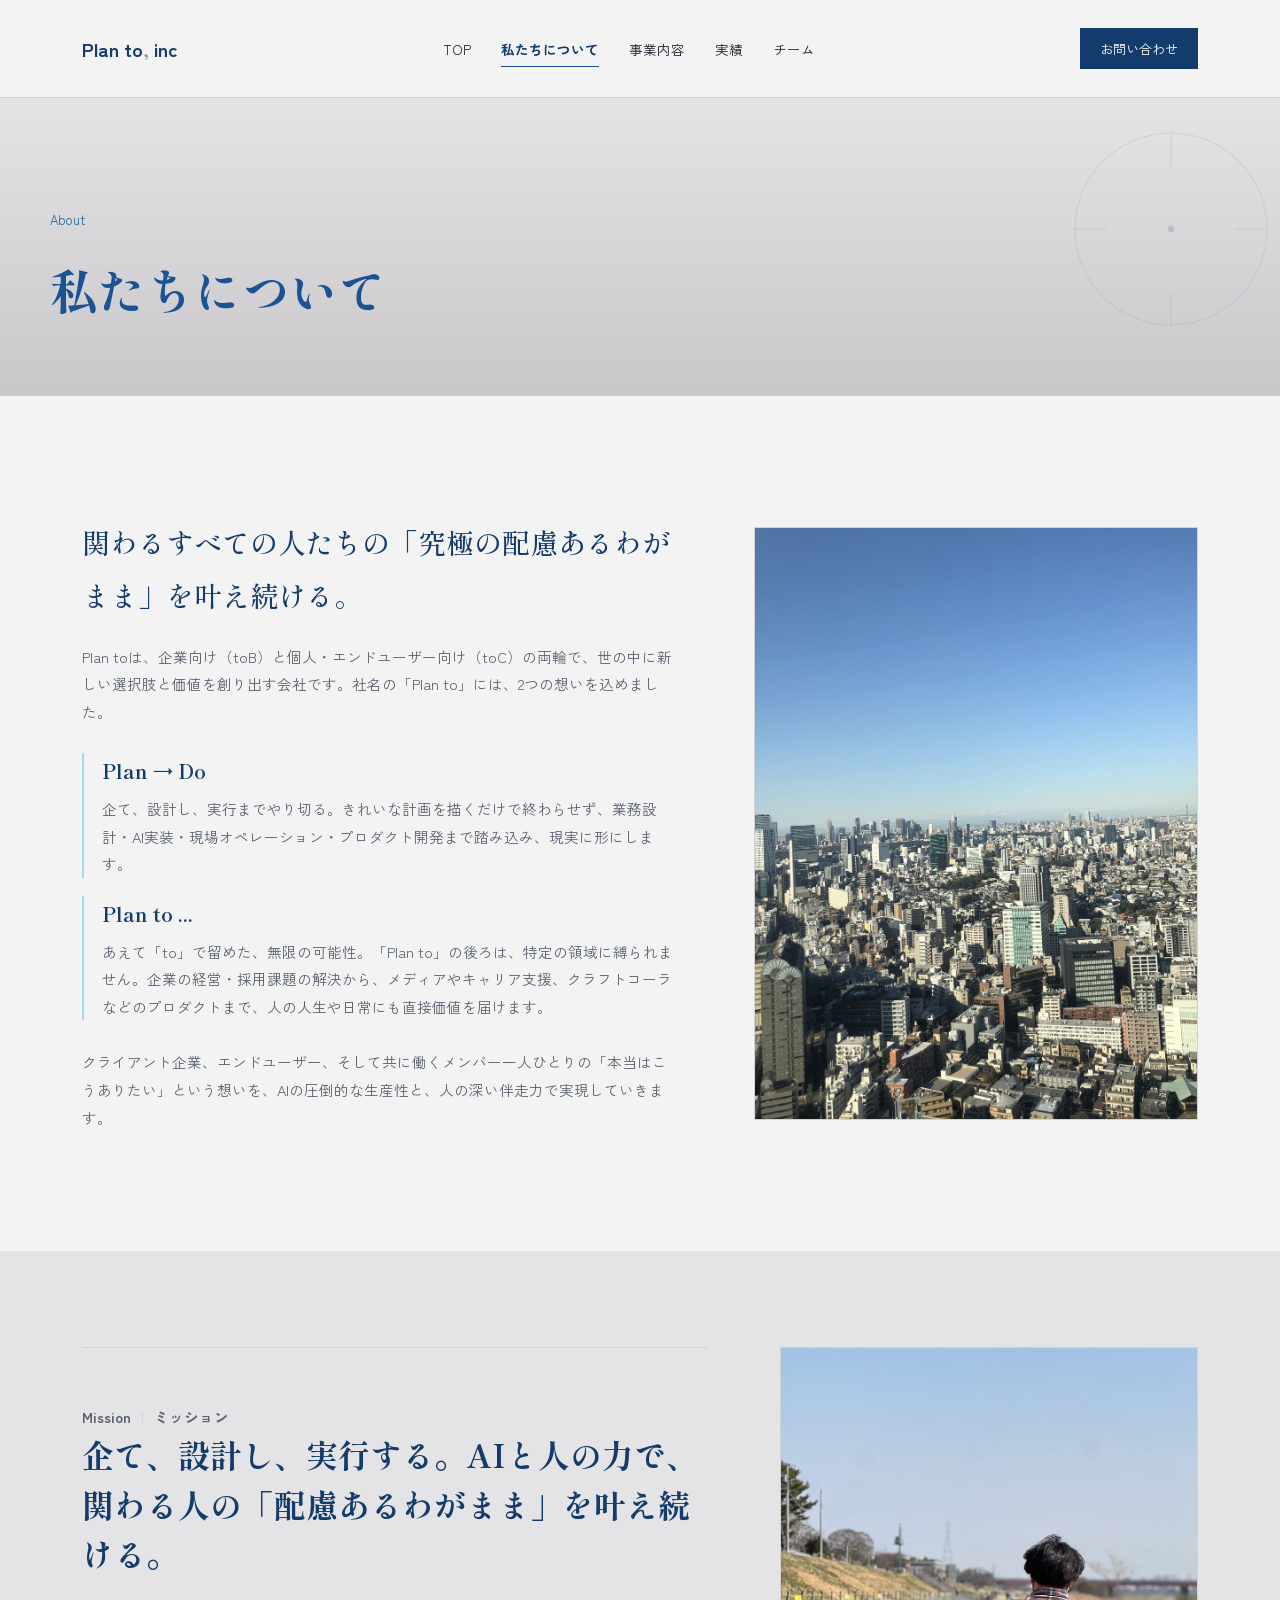
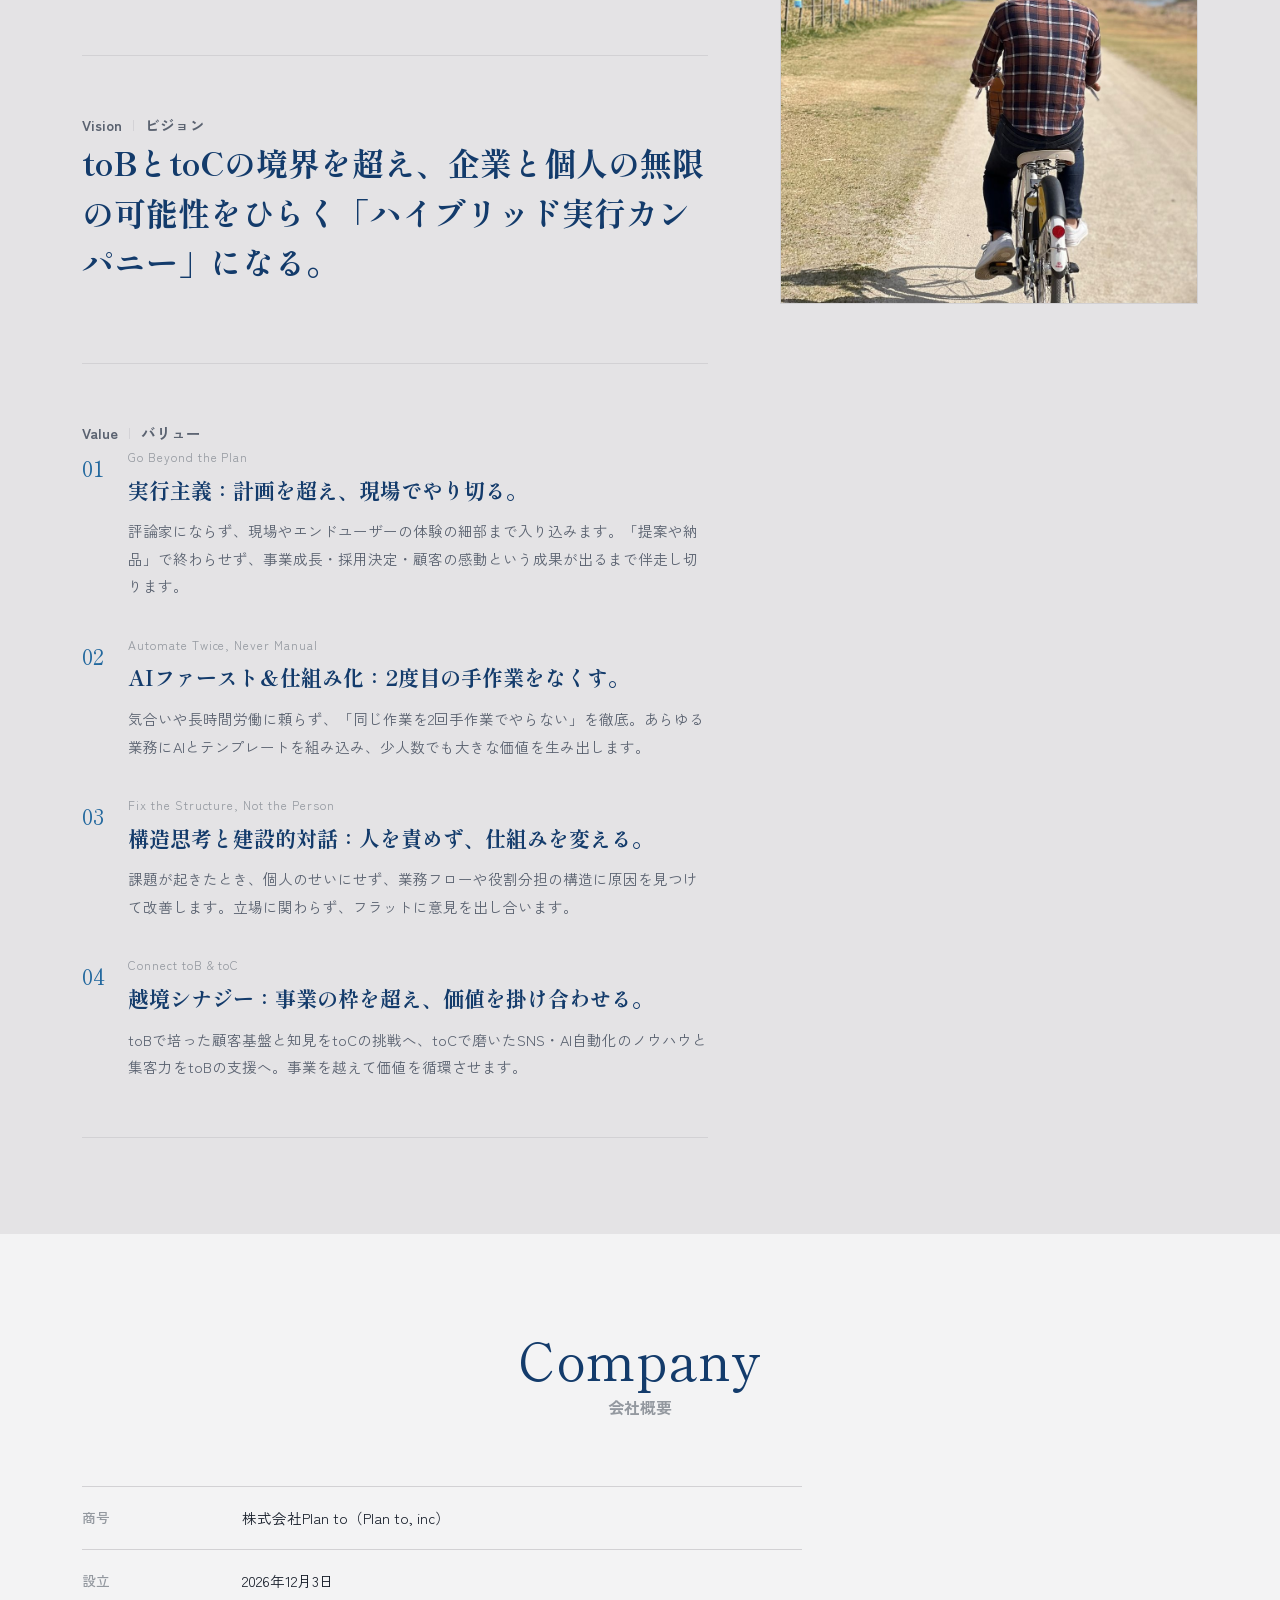
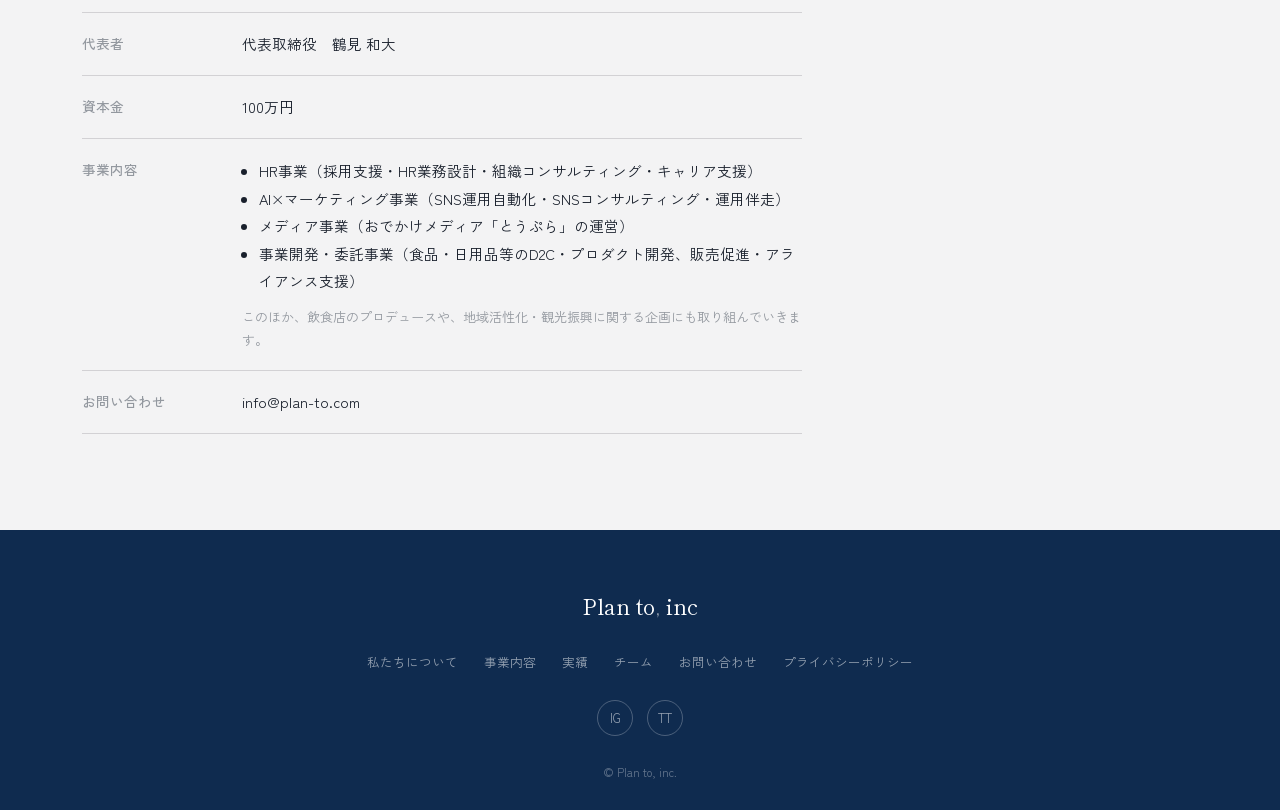
==== commit a9ebe88e: "会社概要から本店所在地と決算期を削除 Co-Authored-By: Claude Opus 5.5 <noreply@anthropic.com>" ====
--- a/planto_hp_ver.1.0/about.html
+++ b/planto_hp_ver.1.0/about.html
@@ -85,8 +85,6 @@
         <tr><th>設立</th><td>2026年12月3日</td></tr>
         <tr><th>代表者</th><td>代表取締役　鶴見 和大</td></tr>
         <tr><th>資本金</th><td>100万円</td></tr>
-        <tr><th>決算期</th><td>11月</td></tr>
-        <tr><th>本店所在地</th><td>東京都足立区</td></tr>
         <tr><th>事業内容</th><td><ul style="margin:0;padding-left:1.2em;line-height:1.9;"><li>HR事業（採用支援・HR業務設計・組織コンサルティング・キャリア支援）</li><li>AI×マーケティング事業（SNS運用自動化・SNSコンサルティング・運用伴走）</li><li>メディア事業（おでかけメディア「とうぷら」の運営）</li><li>事業開発・委託事業（食品・日用品等のD2C・プロダクト開発、販売促進・アライアンス支援）</li></ul><p style="margin:10px 0 0;font-size:13px;color:var(--body-light);">このほか、飲食店のプロデュースや、地域活性化・観光振興に関する企画にも取り組んでいきます。</p></td></tr>
         <tr><th>お問い合わせ</th><td>info@plan-to.com</td></tr>
       </table>
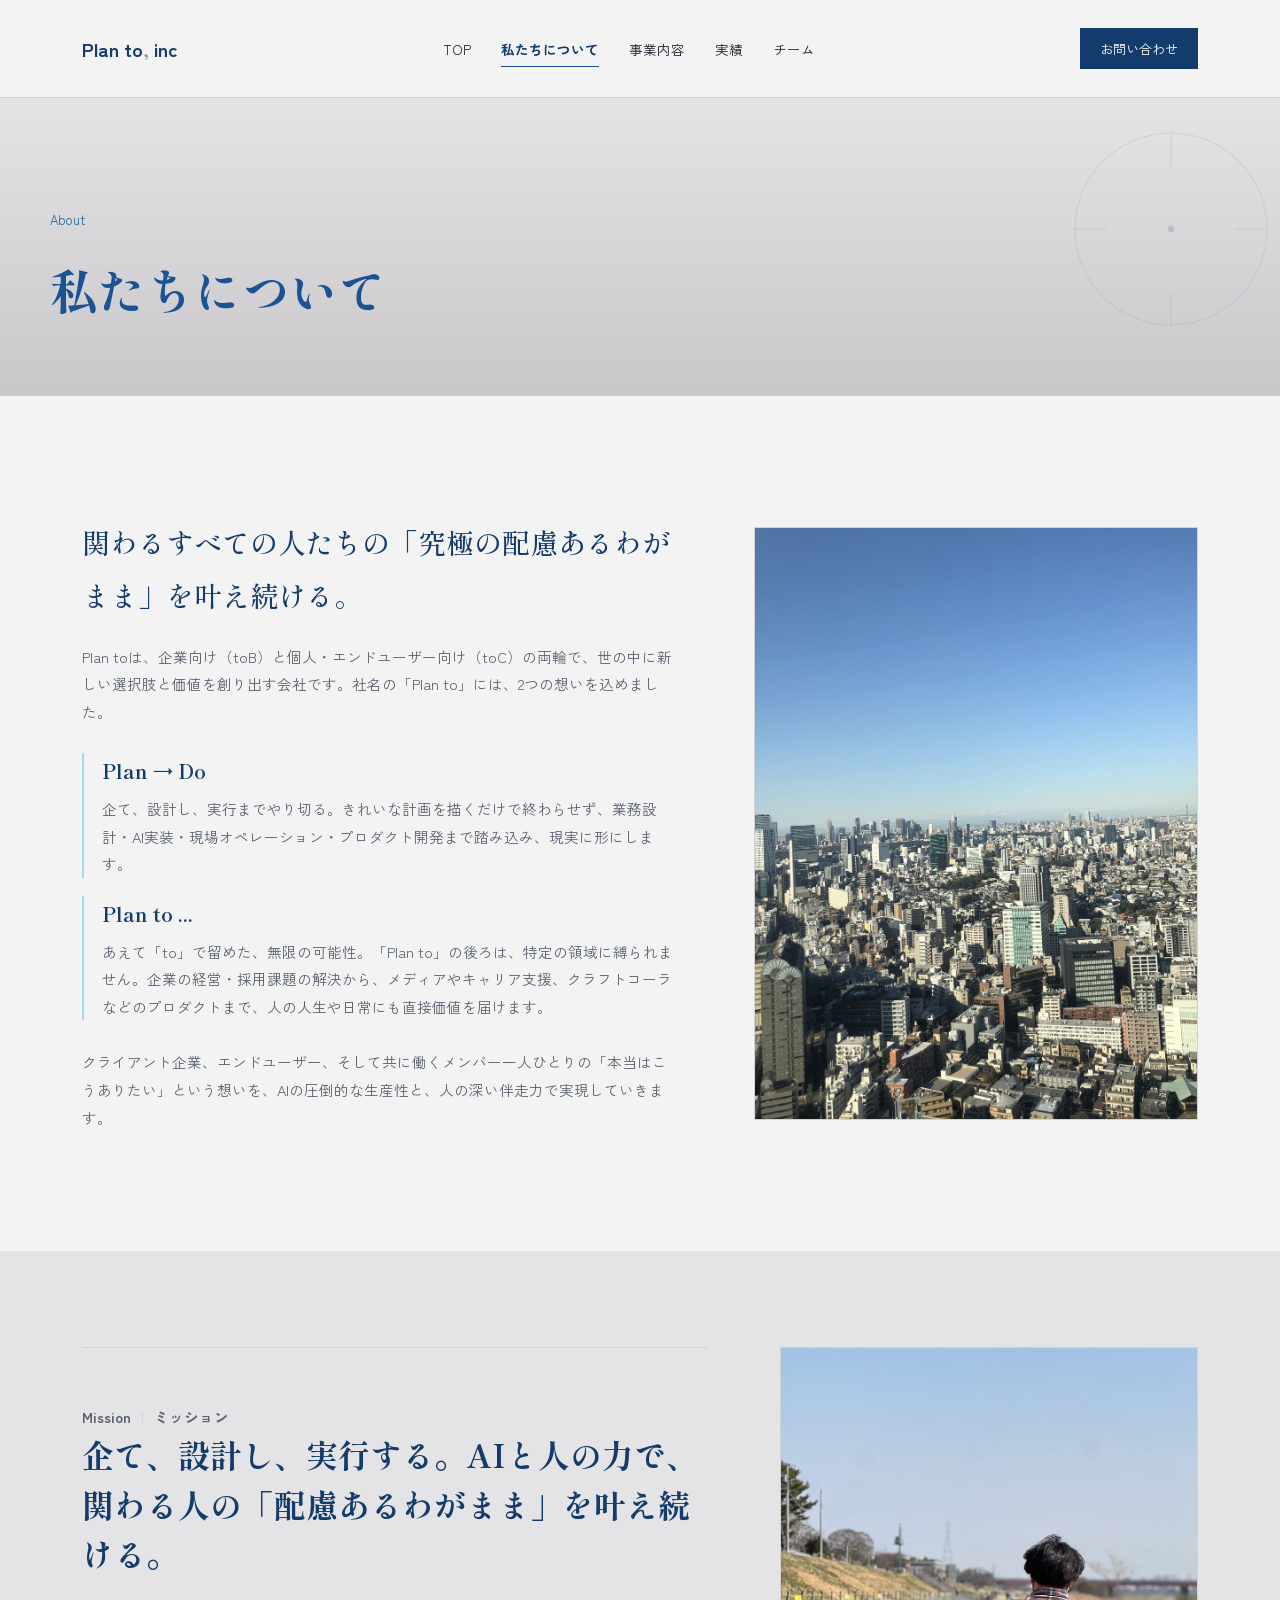
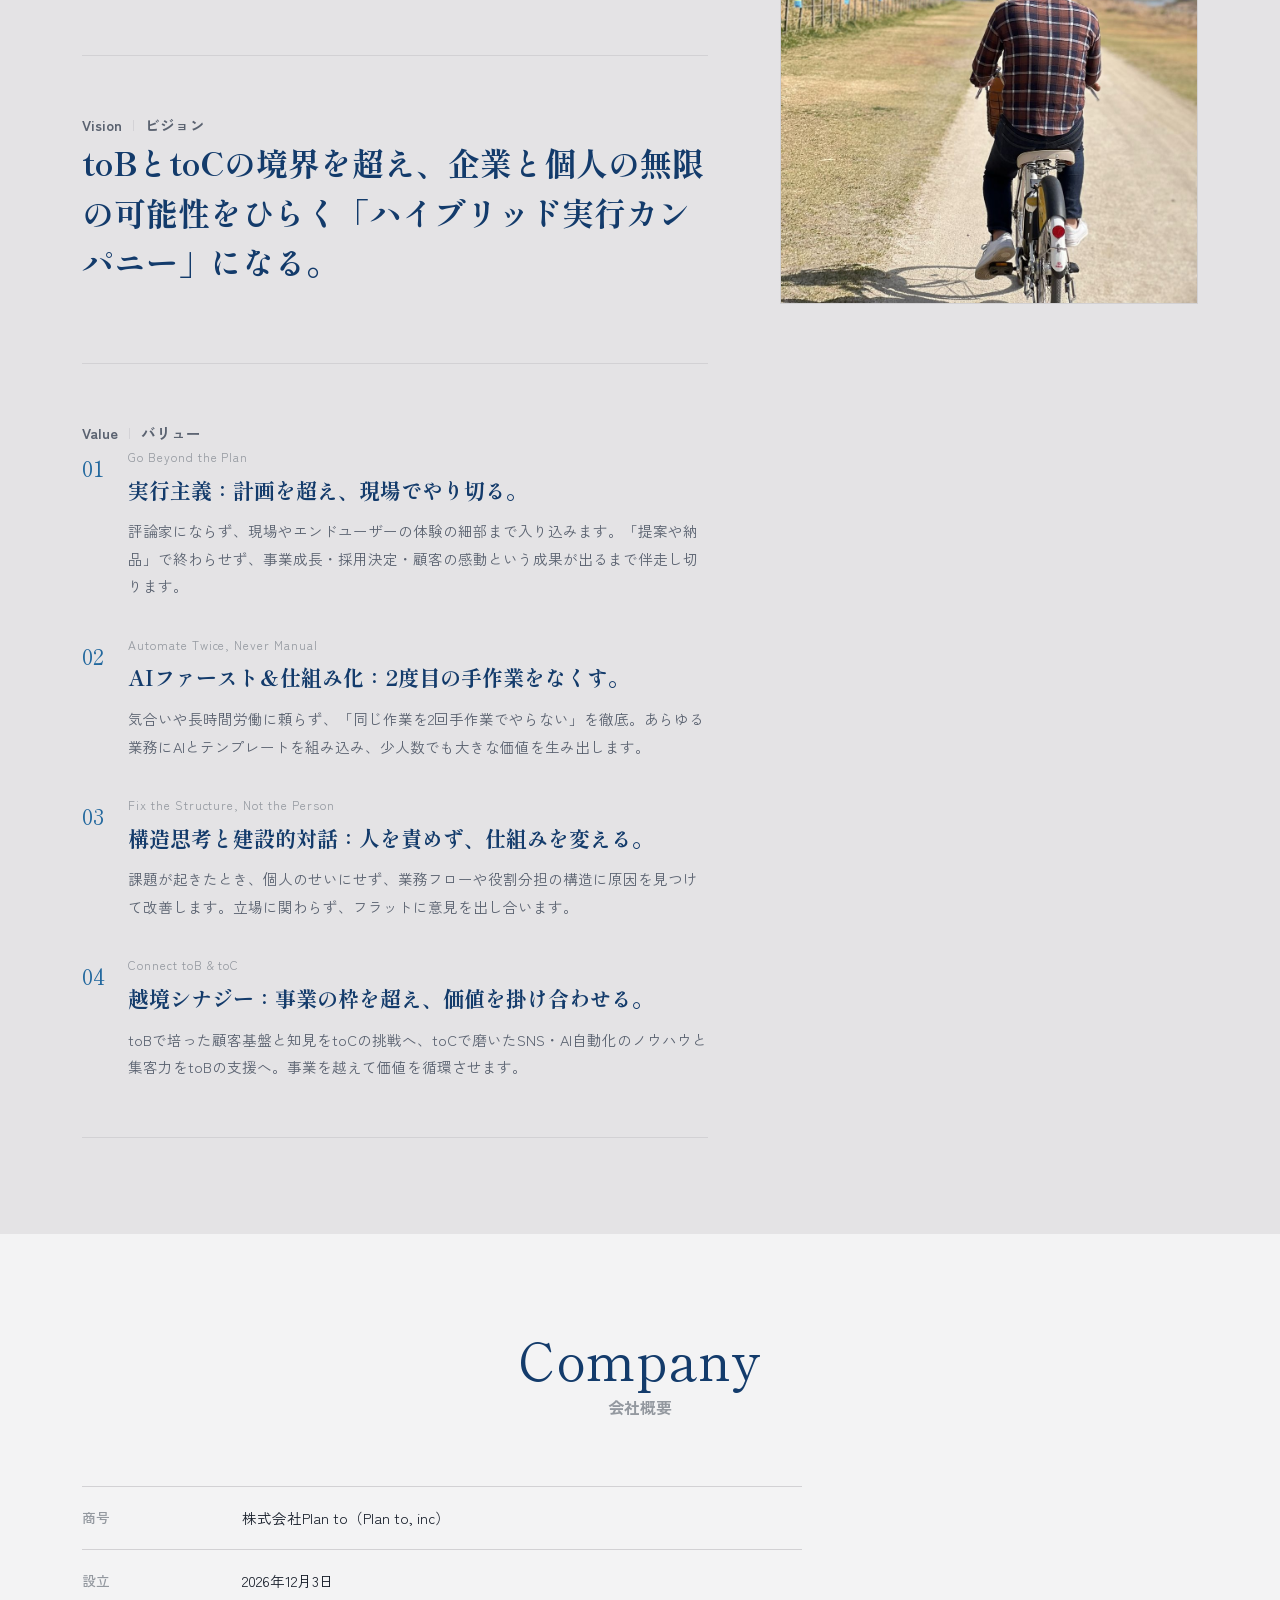
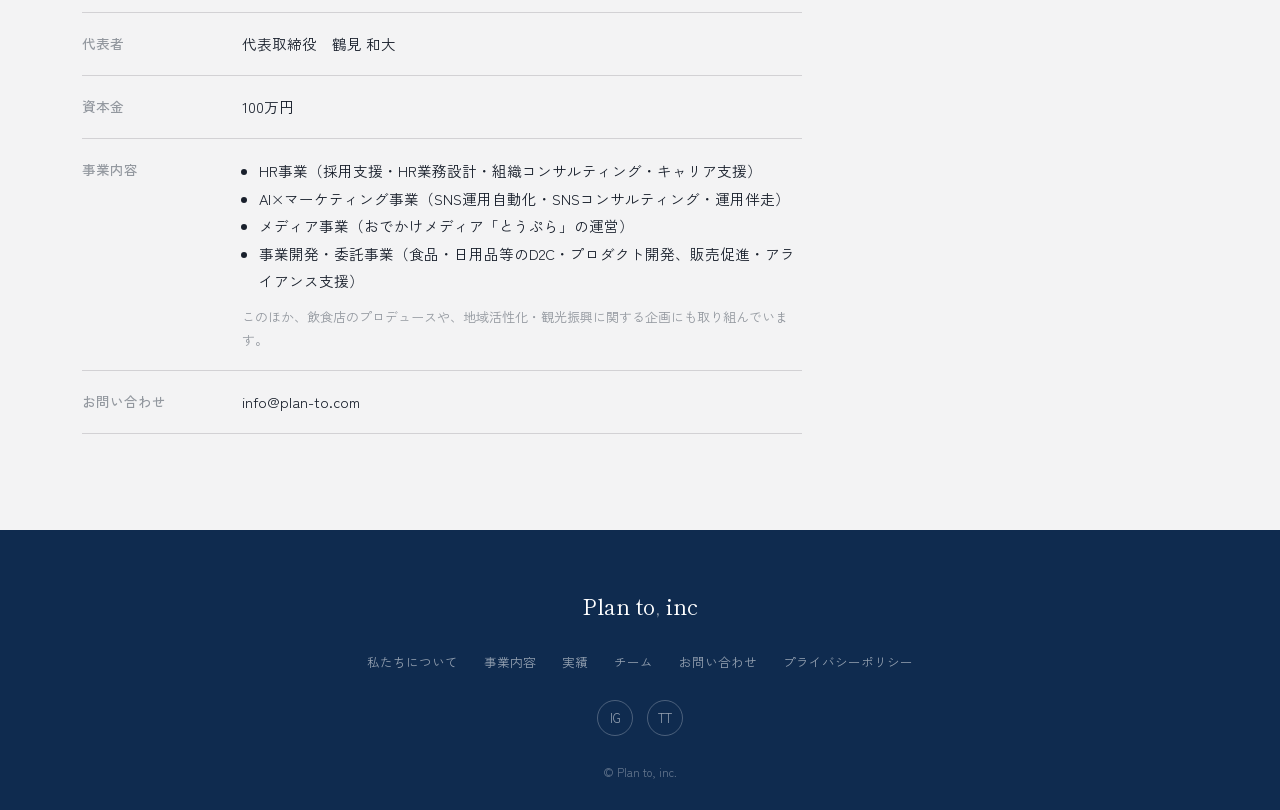
==== commit b67db32c: "飲食・観光の取り組みを現在形の表現に変更 Co-Authored-By: Claude Opus 5.5 <noreply@anthropic.com>" ====
--- a/planto_hp_ver.1.0/about.html
+++ b/planto_hp_ver.1.0/about.html
@@ -85,7 +85,7 @@
         <tr><th>設立</th><td>2026年12月3日</td></tr>
         <tr><th>代表者</th><td>代表取締役　鶴見 和大</td></tr>
         <tr><th>資本金</th><td>100万円</td></tr>
-        <tr><th>事業内容</th><td><ul style="margin:0;padding-left:1.2em;line-height:1.9;"><li>HR事業（採用支援・HR業務設計・組織コンサルティング・キャリア支援）</li><li>AI×マーケティング事業（SNS運用自動化・SNSコンサルティング・運用伴走）</li><li>メディア事業（おでかけメディア「とうぷら」の運営）</li><li>事業開発・委託事業（食品・日用品等のD2C・プロダクト開発、販売促進・アライアンス支援）</li></ul><p style="margin:10px 0 0;font-size:13px;color:var(--body-light);">このほか、飲食店のプロデュースや、地域活性化・観光振興に関する企画にも取り組んでいきます。</p></td></tr>
+        <tr><th>事業内容</th><td><ul style="margin:0;padding-left:1.2em;line-height:1.9;"><li>HR事業（採用支援・HR業務設計・組織コンサルティング・キャリア支援）</li><li>AI×マーケティング事業（SNS運用自動化・SNSコンサルティング・運用伴走）</li><li>メディア事業（おでかけメディア「とうぷら」の運営）</li><li>事業開発・委託事業（食品・日用品等のD2C・プロダクト開発、販売促進・アライアンス支援）</li></ul><p style="margin:10px 0 0;font-size:13px;color:var(--body-light);">このほか、飲食店のプロデュースや、地域活性化・観光振興に関する企画にも取り組んでいます。</p></td></tr>
         <tr><th>お問い合わせ</th><td>info@plan-to.com</td></tr>
       </table>
     </div>
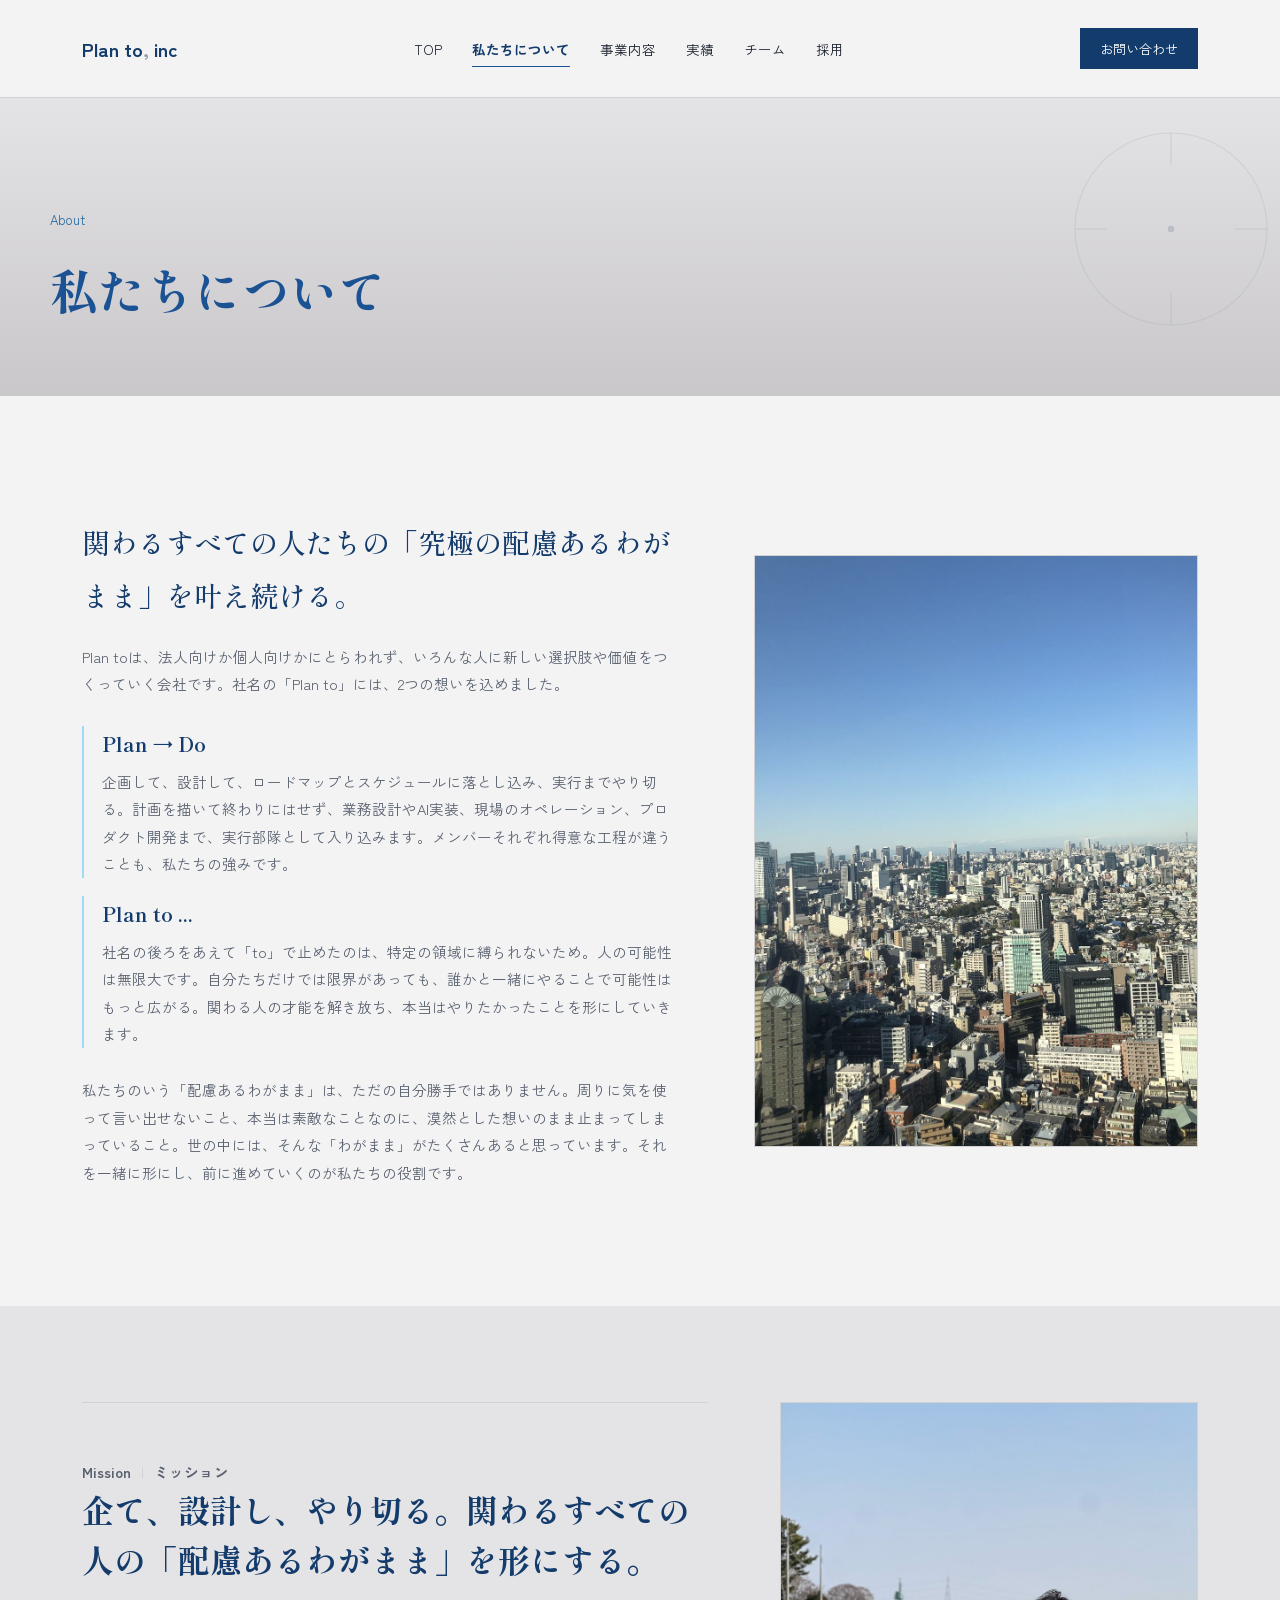
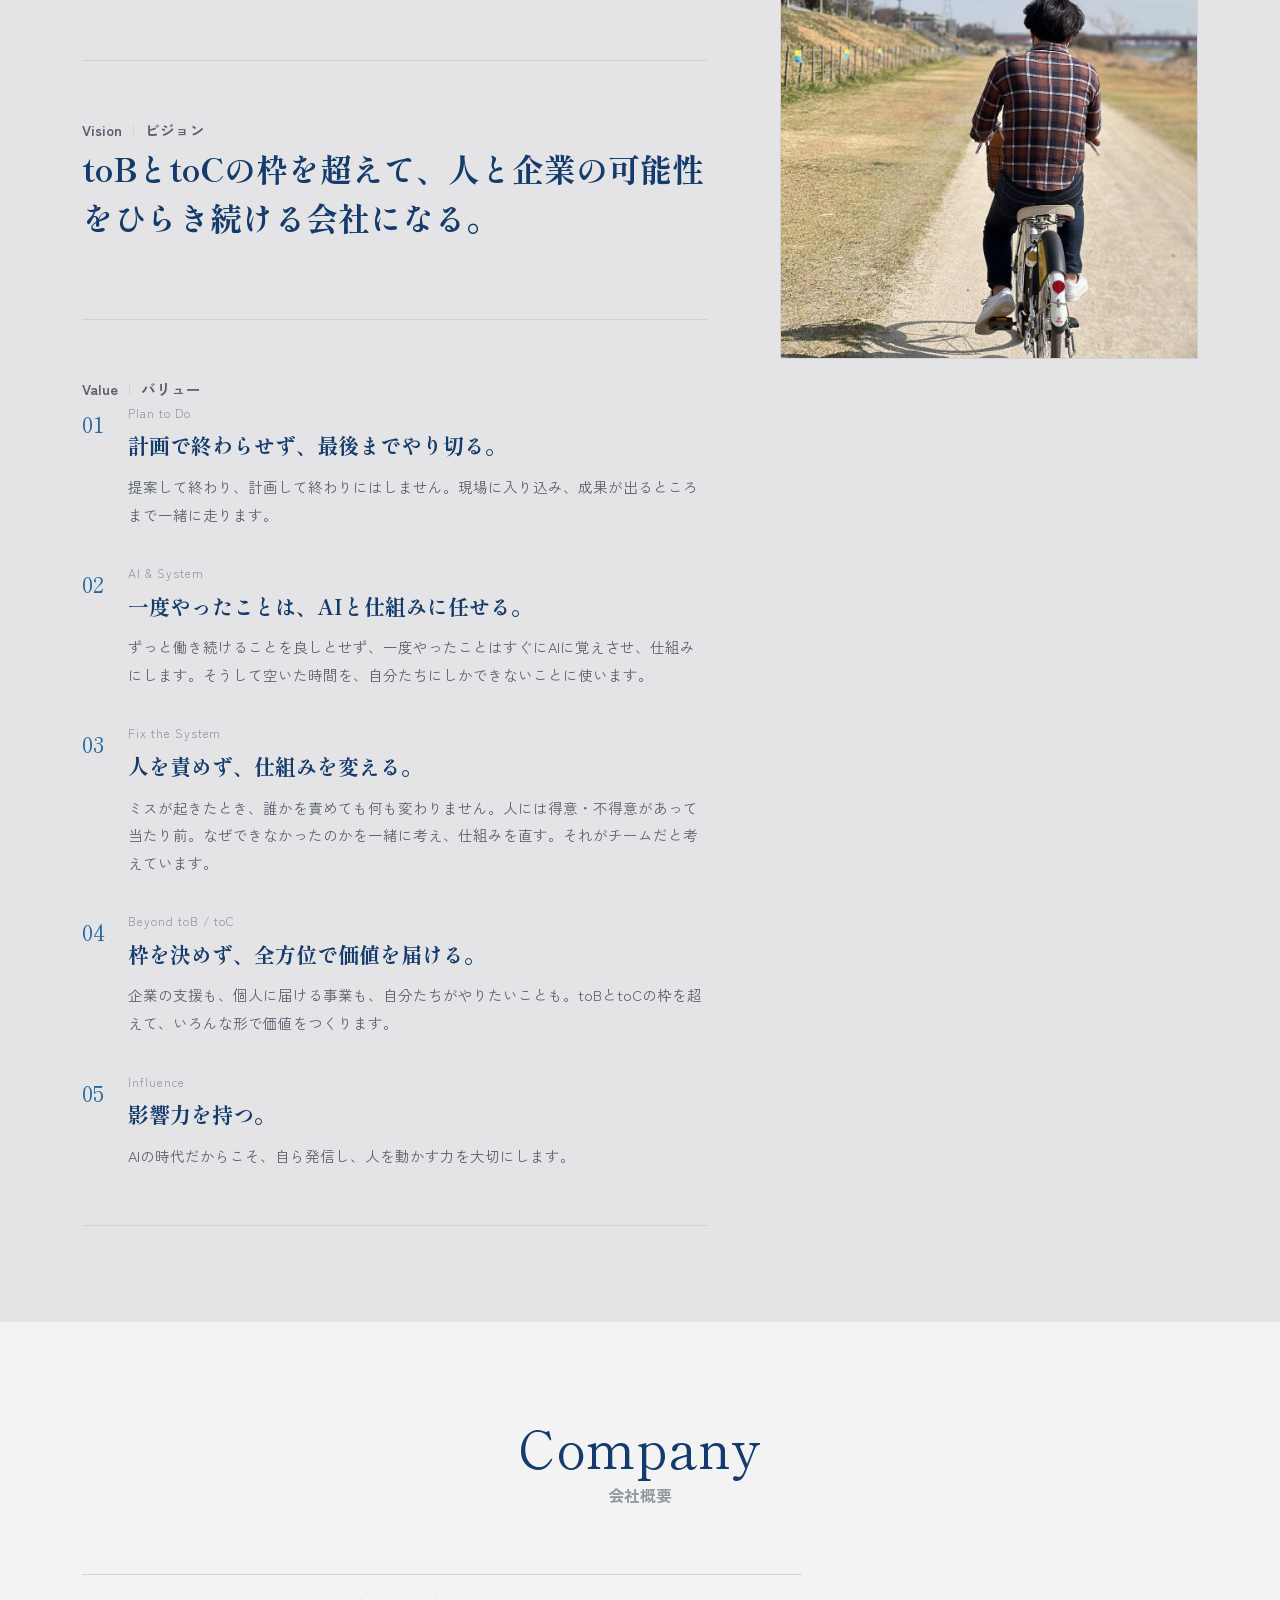
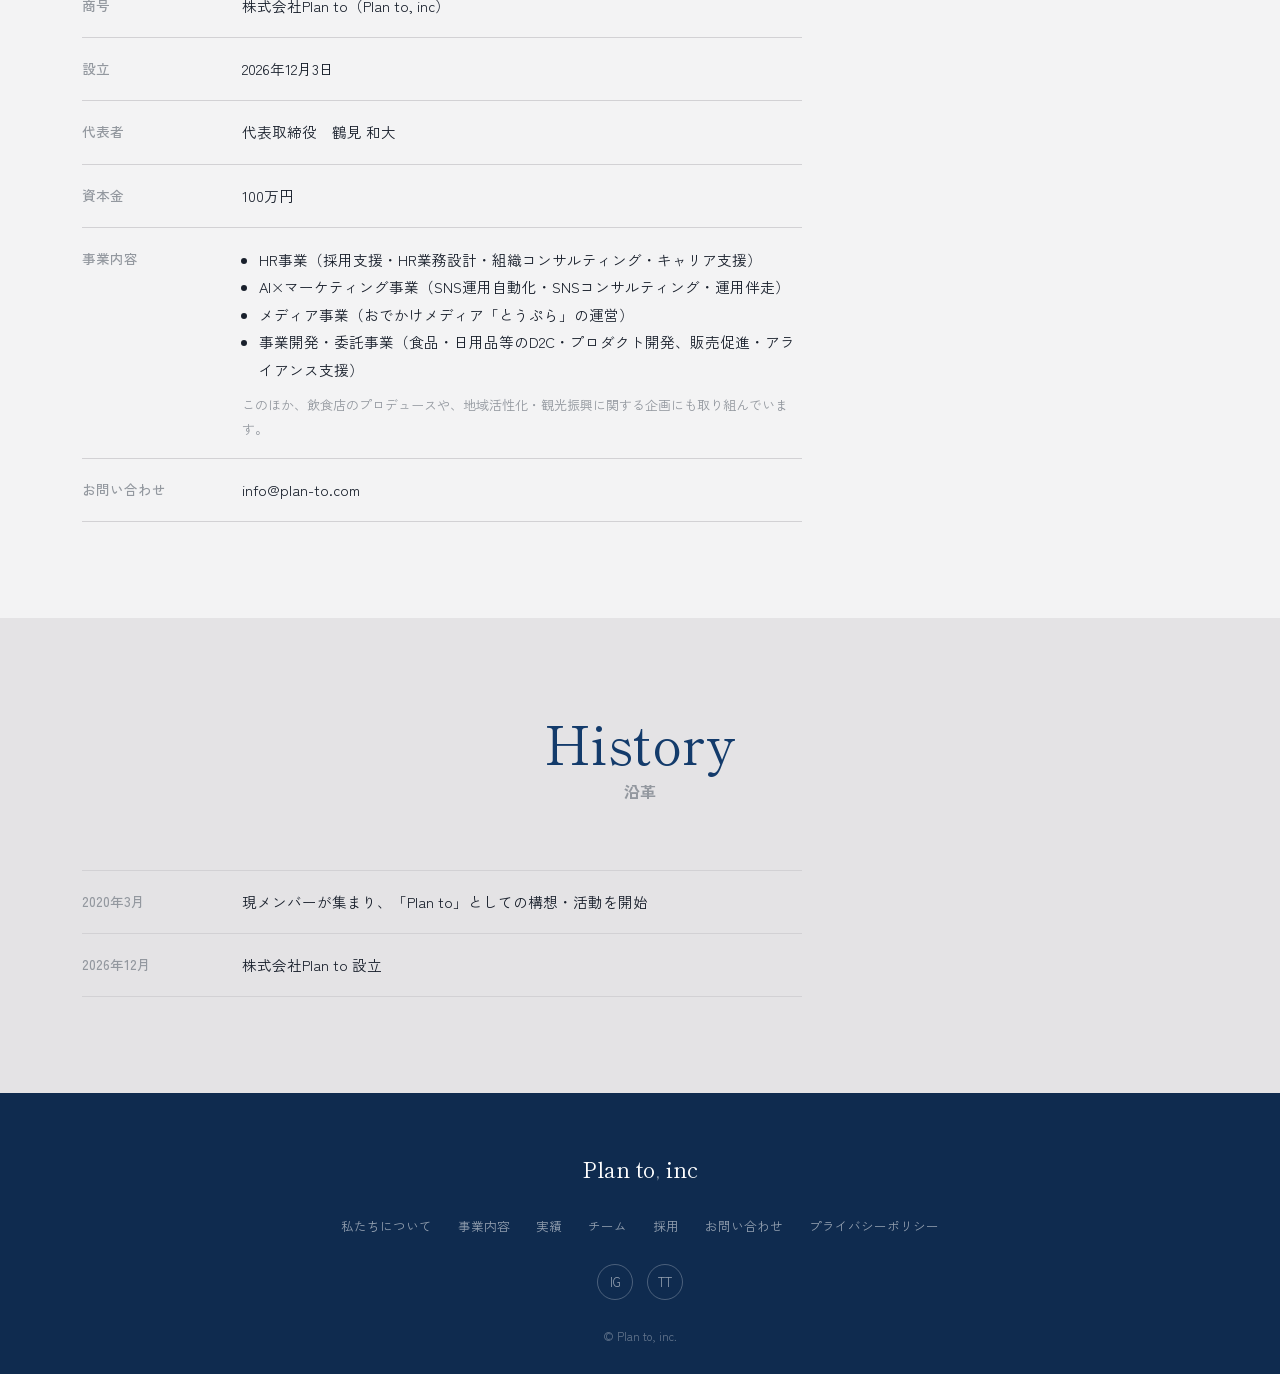
==== commit da014904: "経営会議の議事録をもとに文言を刷新し、採用ページを追加 - 私たちについて: 社名・理念・MVVを会議での言葉に沿って書き直し、沿革を追加 - 事業内容: 各事業の「大切にしていること」を追加、HRサ" ====
--- a/planto_hp_ver.1.0/about.html
+++ b/planto_hp_ver.1.0/about.html
@@ -21,6 +21,7 @@
       <a href="business.html">事業内容</a>
       <a href="works.html">実績</a>
       <a href="team.html">チーム</a>
+      <a href="recruit.html">採用</a>
     </div>
     <a class="nav-cta" href="contact.html">お問い合わせ</a>
     <button class="nav-toggle" aria-label="メニュー"><span></span><span></span><span></span></button>
@@ -39,12 +40,12 @@
     <div class="wrap statement-grid">
       <div class="statement-copy">
       <blockquote>関わるすべての人たちの<br>「究極の配慮あるわがまま」を叶え続ける。</blockquote>
-      <p class="lead lead-wide">Plan toは、企業向け（toB）と個人・エンドユーザー向け（toC）の両輪で、世の中に新しい選択肢と価値を創り出す会社です。社名の「Plan to」には、2つの想いを込めました。</p>
+      <p class="lead lead-wide">Plan toは、法人向けか個人向けかにとらわれず、いろんな人に新しい選択肢や価値をつくっていく会社です。社名の「Plan to」には、2つの想いを込めました。</p>
       <dl class="name-points">
-        <div><dt>Plan → Do</dt><dd>企て、設計し、実行までやり切る。きれいな計画を描くだけで終わらせず、業務設計・AI実装・現場オペレーション・プロダクト開発まで踏み込み、現実に形にします。</dd></div>
-        <div><dt>Plan to ...</dt><dd>あえて「to」で留めた、無限の可能性。「Plan to」の後ろは、特定の領域に縛られません。企業の経営・採用課題の解決から、メディアやキャリア支援、クラフトコーラなどのプロダクトまで、人の人生や日常にも直接価値を届けます。</dd></div>
+        <div><dt>Plan → Do</dt><dd>企画して、設計して、ロードマップとスケジュールに落とし込み、実行までやり切る。計画を描いて終わりにはせず、業務設計やAI実装、現場のオペレーション、プロダクト開発まで、実行部隊として入り込みます。メンバーそれぞれ得意な工程が違うことも、私たちの強みです。</dd></div>
+        <div><dt>Plan to ...</dt><dd>社名の後ろをあえて「to」で止めたのは、特定の領域に縛られないため。人の可能性は無限大です。自分たちだけでは限界があっても、誰かと一緒にやることで可能性はもっと広がる。関わる人の才能を解き放ち、本当はやりたかったことを形にしていきます。</dd></div>
       </dl>
-      <p class="lead">クライアント企業、エンドユーザー、そして共に働くメンバー一人ひとりの「本当はこうありたい」という想いを、AIの圧倒的な生産性と、人の深い伴走力で実現していきます。</p>
+      <p class="lead">私たちのいう「配慮あるわがまま」は、ただの自分勝手ではありません。周りに気を使って言い出せないこと、本当は素敵なことなのに、漠然とした想いのまま止まってしまっていること。世の中には、そんな「わがまま」がたくさんあると思っています。それを一緒に形にし、前に進めていくのが私たちの役割です。</p>
       </div>
       <figure class="statement-photo"><img src="assets/about-tokyo.jpg" alt="高層階から望む東京の街並みと青空" width="1000" height="1333" loading="lazy"></figure>
     </div>
@@ -56,19 +57,20 @@
       <div class="mvv-list">
       <div class="mvv-block">
         <p class="mvv-eyebrow">Mission <span class="div">|</span> ミッション</p>
-        <h3>企て、設計し、実行する。<br>AIと人の力で、関わる人の「配慮あるわがまま」を叶え続ける。</h3>
+        <h3>企て、設計し、やり切る。<br>関わるすべての人の「配慮あるわがまま」を形にする。</h3>
       </div>
       <div class="mvv-block">
         <p class="mvv-eyebrow">Vision <span class="div">|</span> ビジョン</p>
-        <h3>toBとtoCの境界を超え、<br>企業と個人の無限の可能性をひらく<br>「ハイブリッド実行カンパニー」になる。</h3>
+        <h3>toBとtoCの枠を超えて、<br>人と企業の可能性をひらき続ける会社になる。</h3>
       </div>
       <div class="mvv-block">
         <p class="mvv-eyebrow">Value <span class="div">|</span> バリュー</p>
         <ol class="value-list">
-          <li><span class="value-en">Go Beyond the Plan</span><h4>実行主義：計画を超え、現場でやり切る。</h4><p>評論家にならず、現場やエンドユーザーの体験の細部まで入り込みます。「提案や納品」で終わらせず、事業成長・採用決定・顧客の感動という成果が出るまで伴走し切ります。</p></li>
-          <li><span class="value-en">Automate Twice, Never Manual</span><h4>AIファースト＆仕組み化：2度目の手作業をなくす。</h4><p>気合いや長時間労働に頼らず、「同じ作業を2回手作業でやらない」を徹底。あらゆる業務にAIとテンプレートを組み込み、少人数でも大きな価値を生み出します。</p></li>
-          <li><span class="value-en">Fix the Structure, Not the Person</span><h4>構造思考と建設的対話：人を責めず、仕組みを変える。</h4><p>課題が起きたとき、個人のせいにせず、業務フローや役割分担の構造に原因を見つけて改善します。立場に関わらず、フラットに意見を出し合います。</p></li>
-          <li><span class="value-en">Connect toB &amp; toC</span><h4>越境シナジー：事業の枠を超え、価値を掛け合わせる。</h4><p>toBで培った顧客基盤と知見をtoCの挑戦へ、toCで磨いたSNS・AI自動化のノウハウと集客力をtoBの支援へ。事業を越えて価値を循環させます。</p></li>
+          <li><span class="value-en">Plan to Do</span><h4>計画で終わらせず、最後までやり切る。</h4><p>提案して終わり、計画して終わりにはしません。現場に入り込み、成果が出るところまで一緒に走ります。</p></li>
+          <li><span class="value-en">AI &amp; System</span><h4>一度やったことは、AIと仕組みに任せる。</h4><p>ずっと働き続けることを良しとせず、一度やったことはすぐにAIに覚えさせ、仕組みにします。そうして空いた時間を、自分たちにしかできないことに使います。</p></li>
+          <li><span class="value-en">Fix the System</span><h4>人を責めず、仕組みを変える。</h4><p>ミスが起きたとき、誰かを責めても何も変わりません。人には得意・不得意があって当たり前。なぜできなかったのかを一緒に考え、仕組みを直す。それがチームだと考えています。</p></li>
+          <li><span class="value-en">Beyond toB / toC</span><h4>枠を決めず、全方位で価値を届ける。</h4><p>企業の支援も、個人に届ける事業も、自分たちがやりたいことも。toBとtoCの枠を超えて、いろんな形で価値をつくります。</p></li>
+          <li><span class="value-en">Influence</span><h4>影響力を持つ。</h4><p>AIの時代だからこそ、自ら発信し、人を動かす力を大切にします。</p></li>
         </ol>
       </div>
       </div>
@@ -91,10 +93,20 @@
     </div>
   </section>
 
+  <section class="sec sec-alt">
+    <div class="wrap">
+      <div class="sec-title"><span class="eng">History</span><span class="jp">沿革</span></div>
+      <table class="ctable history">
+        <tr><th>2020年3月</th><td>現メンバーが集まり、「Plan to」としての構想・活動を開始</td></tr>
+        <tr><th>2026年12月</th><td>株式会社Plan to 設立</td></tr>
+      </table>
+    </div>
+  </section>
+
 <footer>
   <div class="wrap foot-row">
     <div class="foot-logo">Plan to<span>,</span> inc</div>
-    <div class="foot-links"><a href="about.html">私たちについて</a><a href="business.html">事業内容</a><a href="works.html">実績</a><a href="team.html">チーム</a><a href="contact.html">お問い合わせ</a><a href="https://toupura.com/?page_id=3" target="_blank" rel="noopener">プライバシーポリシー</a></div>
+    <div class="foot-links"><a href="about.html">私たちについて</a><a href="business.html">事業内容</a><a href="works.html">実績</a><a href="team.html">チーム</a><a href="recruit.html">採用</a><a href="contact.html">お問い合わせ</a><a href="https://toupura.com/?page_id=3" target="_blank" rel="noopener">プライバシーポリシー</a></div>
     <div class="foot-social">
       <a href="#" aria-label="Instagram">IG</a>
       <a href="#" aria-label="TikTok">TT</a>
--- a/planto_hp_ver.1.0/styles.css
+++ b/planto_hp_ver.1.0/styles.css
@@ -406,3 +406,32 @@
   .biz-intro{ text-align:left; margin-bottom:36px; }
 }
 @media (max-width:600px){ .teaser-grid-4{ grid-template-columns:1fr; } .teaser-grid-4 .teaser-box{ min-height:110px; } }
+
+/* ---------- Restructure 2026-11 ---------- */
+.biz-cards{ display:grid; grid-template-columns:repeat(4,minmax(0,1fr)); gap:0; border-top:1px solid var(--line); border-left:1px solid var(--line); margin-top:28px; }
+.biz-cards:has(> :nth-child(3):last-child){ grid-template-columns:repeat(3,minmax(0,1fr)); }
+.biz-card{ position:relative; display:block; padding:30px 24px 52px; border-right:1px solid var(--line); border-bottom:1px solid var(--line); background:var(--bg); color:inherit; text-decoration:none; transition:background .2s ease; }
+a.biz-card:hover{ background:rgba(27,82,147,.06); }
+.biz-card .biz-num{ display:block; margin:0 0 10px; }
+.biz-card .eng{ display:block; font-family:"Shippori Mincho",serif; font-size:26px; color:var(--navy-deep); line-height:1.2; }
+.biz-card .jp{ display:block; margin:6px 0 14px; font-size:13px; font-weight:700; color:var(--body-light); }
+.biz-card p{ margin:0; font-size:13.5px; line-height:1.85; }
+.biz-card .ext{ display:block; margin-top:8px; font-size:12px; color:var(--gold-deep); font-weight:700; }
+.biz-card .arrow{ position:absolute; right:22px; bottom:18px; color:var(--gold-deep); font-size:20px; transition:transform .2s ease; }
+a.biz-card:hover .arrow{ transform:translateX(5px); }
+.biz-belief{ border-left:3px solid var(--gold); padding:4px 0 4px 16px; margin:0 0 18px; font-size:14px; line-height:1.9; color:var(--ink); }
+.biz-belief span{ display:block; font-size:11.5px; letter-spacing:.12em; font-weight:700; color:var(--gold-deep); margin-bottom:2px; }
+.form select{ width:100%; border:none; border-bottom:1px solid var(--line); background:transparent; padding:10px 2px; font-family:inherit; font-size:14.5px; color:var(--ink); }
+.form select:focus{ outline:none; border-color:var(--navy); }
+.join-grid{ display:grid; grid-template-columns:repeat(3,minmax(0,1fr)); gap:20px; margin-top:28px; }
+.join-card{ border:1px solid var(--line); padding:28px 24px; background:#fff; }
+.join-card .eng{ display:block; font-family:"Shippori Mincho",serif; font-size:22px; color:var(--navy-deep); }
+.join-card h4{ margin:4px 0 10px; font-size:14px; color:var(--body-light); }
+.join-card p{ margin:0; font-size:13.5px; line-height:1.85; }
+@media (max-width:900px){
+  .biz-cards, .biz-cards:has(> :nth-child(3):last-child){ grid-template-columns:repeat(2,minmax(0,1fr)); }
+  .join-grid{ grid-template-columns:1fr; }
+}
+@media (max-width:560px){
+  .biz-cards, .biz-cards:has(> :nth-child(3):last-child){ grid-template-columns:1fr; }
+}
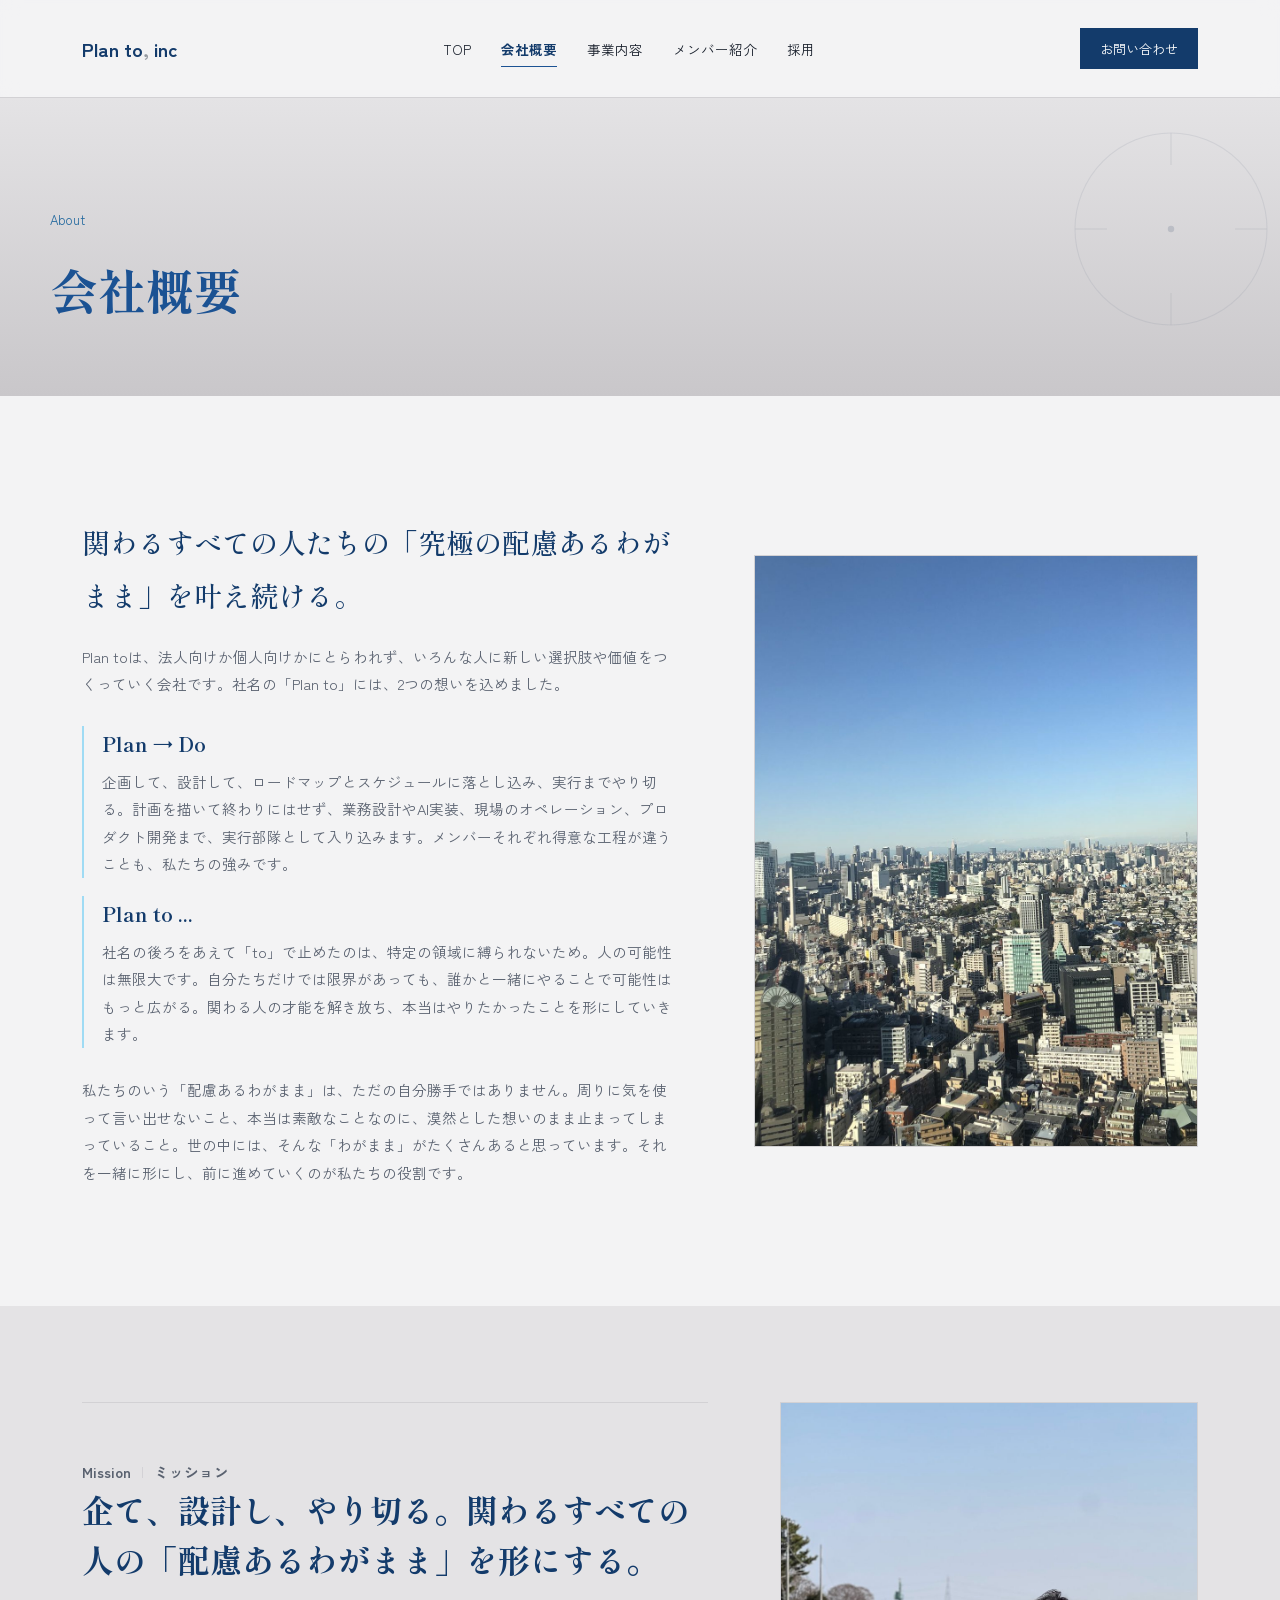
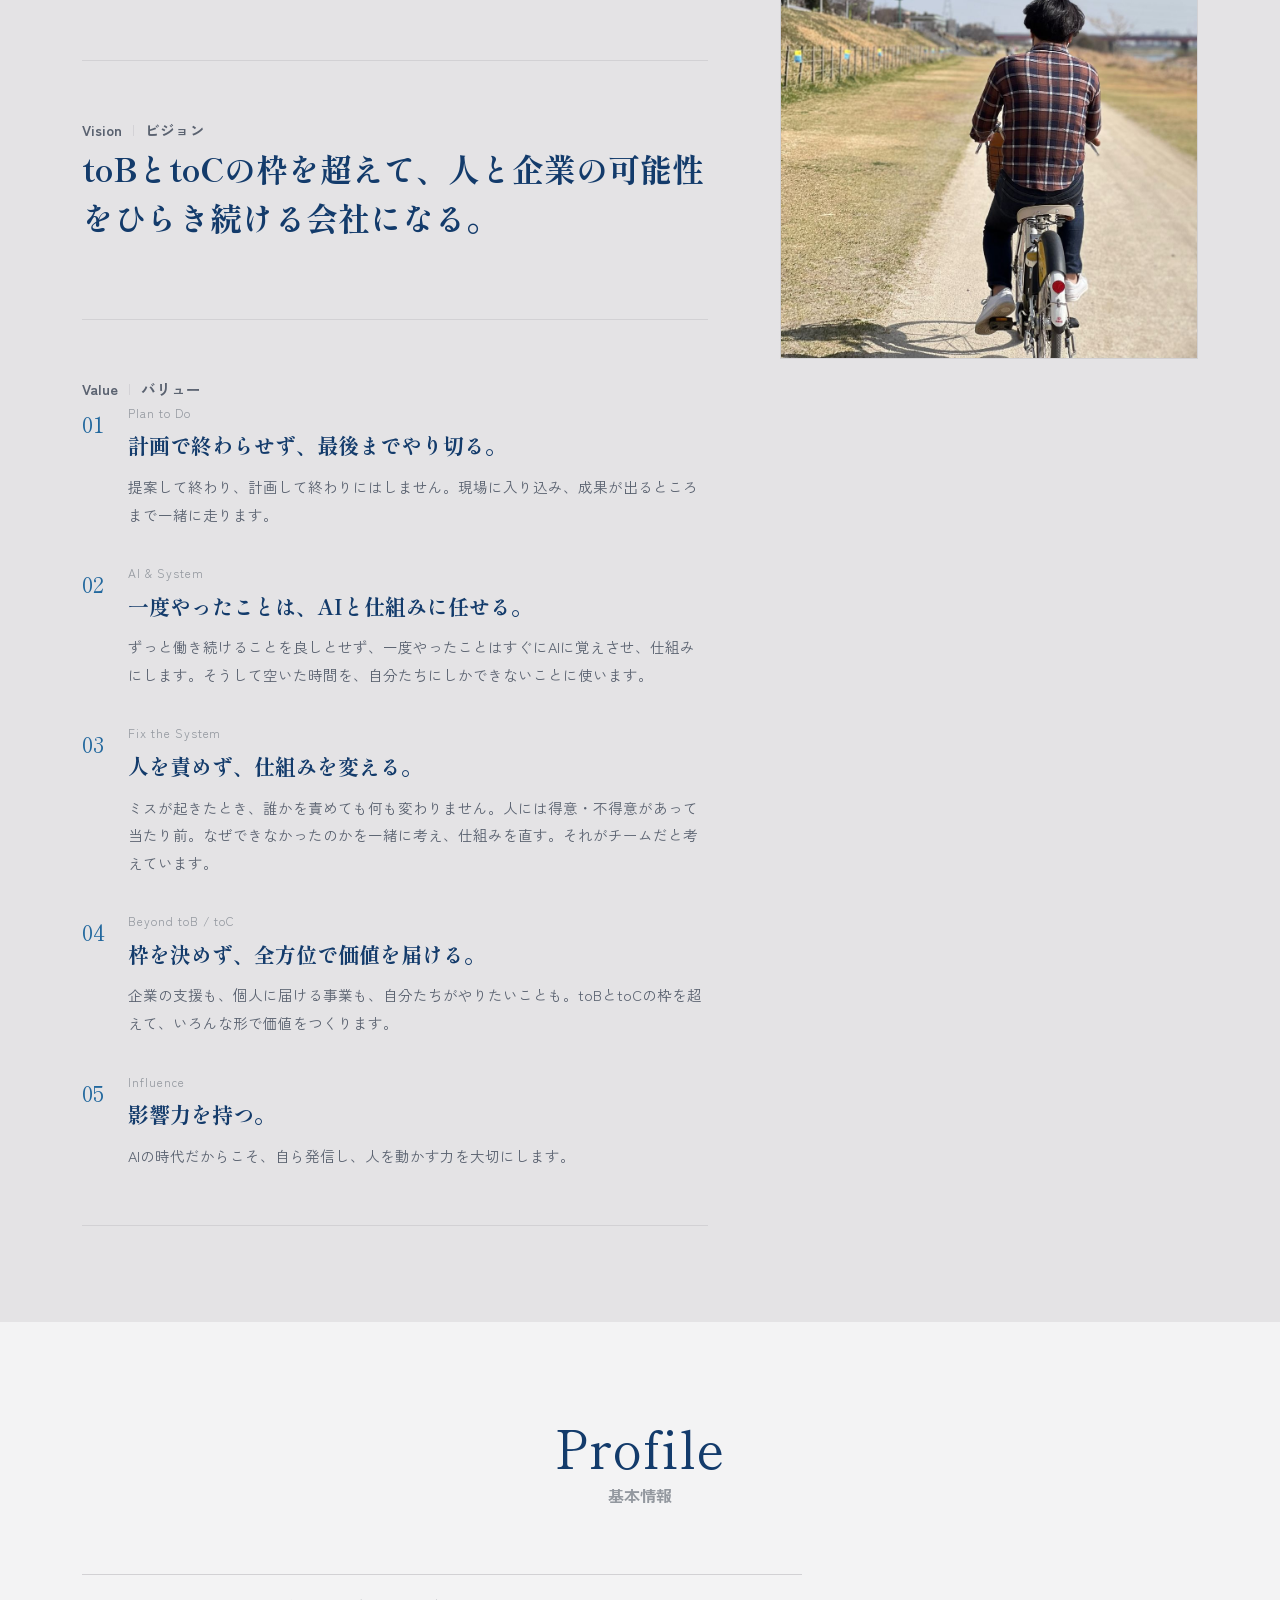
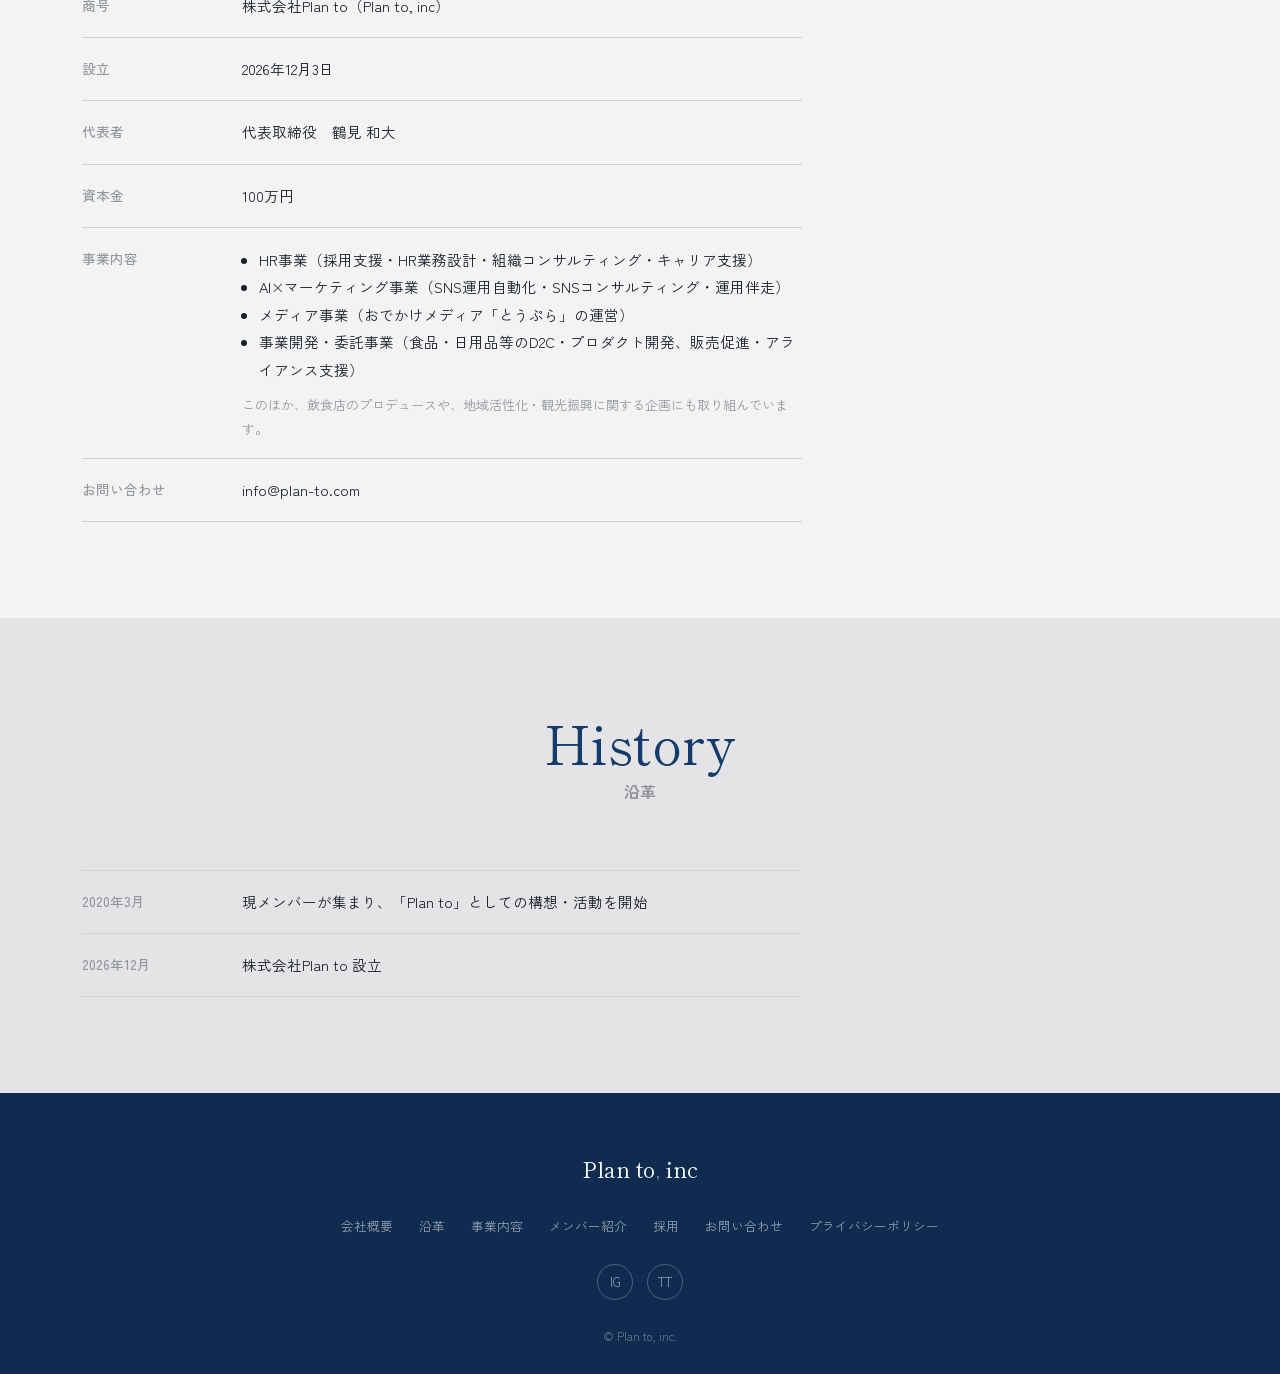
==== commit f1dd6f80: "サイト構成を会社紹介に絞り、1stビューを一言＋画像に刷新 - ナビを会社概要／事業内容／メンバー紹介／採用／お問い合わせに整理 - 実績・お知らせページを削除、フッターに沿革リンクを追加 - 事業内" ====
--- a/planto_hp_ver.1.0/about.html
+++ b/planto_hp_ver.1.0/about.html
@@ -4,7 +4,7 @@
 <meta charset="UTF-8">
 <meta name="viewport" content="width=device-width, initial-scale=1.0">
 <meta name="robots" content="noindex, nofollow">
-<title>私たちについて — Plan to, inc</title>
+<title>会社概要 — Plan to, inc</title>
 <link rel="preconnect" href="https://fonts.googleapis.com">
 <link rel="preconnect" href="https://fonts.gstatic.com" crossorigin>
 <link href="https://fonts.googleapis.com/css2?family=Shippori+Mincho:wght@400;500;600;700;800&family=Zen+Kaku+Gothic+New:wght@400;500;700;900&display=swap" rel="stylesheet">
@@ -17,10 +17,9 @@
     <div class="brand">Plan to<span>,</span> inc</div>
     <div class="nav-links">
       <a href="index.html">TOP</a>
-      <a href="about.html" class="active">私たちについて</a>
+      <a href="about.html" class="active">会社概要</a>
       <a href="business.html">事業内容</a>
-      <a href="works.html">実績</a>
-      <a href="team.html">チーム</a>
+      <a href="team.html">メンバー紹介</a>
       <a href="recruit.html">採用</a>
     </div>
     <a class="nav-cta" href="contact.html">お問い合わせ</a>
@@ -33,7 +32,7 @@
       <circle cx="150" cy="150" r="90" stroke="#8890A0" stroke-width="1" opacity=".5"/><circle cx="150" cy="150" r="3" fill="#8890A0"/>
       <path d="M150 60 L150 90 M150 210 L150 240 M60 150 L90 150 M210 150 L240 150" stroke="#8890A0" stroke-width="1" opacity=".6"/>
     </svg>
-    <div class="mini-hero-inner"><p class="eyebrow">About</p><h1>私たちについて</h1></div>
+    <div class="mini-hero-inner"><p class="eyebrow">About</p><h1>会社概要</h1></div>
   </section>
 
   <section class="statement statement-split">
@@ -81,7 +80,7 @@
 
   <section class="sec">
     <div class="wrap">
-      <div class="sec-title"><span class="eng">Company</span><span class="jp">会社概要</span></div>
+      <div class="sec-title"><span class="eng">Profile</span><span class="jp">基本情報</span></div>
       <table class="ctable">
         <tr><th>商号</th><td>株式会社Plan to（Plan to, inc）</td></tr>
         <tr><th>設立</th><td>2026年12月3日</td></tr>
@@ -93,7 +92,7 @@
     </div>
   </section>
 
-  <section class="sec sec-alt">
+  <section class="sec sec-alt" id="history">
     <div class="wrap">
       <div class="sec-title"><span class="eng">History</span><span class="jp">沿革</span></div>
       <table class="ctable history">
@@ -106,7 +105,7 @@
 <footer>
   <div class="wrap foot-row">
     <div class="foot-logo">Plan to<span>,</span> inc</div>
-    <div class="foot-links"><a href="about.html">私たちについて</a><a href="business.html">事業内容</a><a href="works.html">実績</a><a href="team.html">チーム</a><a href="recruit.html">採用</a><a href="contact.html">お問い合わせ</a><a href="https://toupura.com/?page_id=3" target="_blank" rel="noopener">プライバシーポリシー</a></div>
+    <div class="foot-links"><a href="about.html">会社概要</a><a href="about.html#history">沿革</a><a href="business.html">事業内容</a><a href="team.html">メンバー紹介</a><a href="recruit.html">採用</a><a href="contact.html">お問い合わせ</a><a href="https://toupura.com/?page_id=3" target="_blank" rel="noopener">プライバシーポリシー</a></div>
     <div class="foot-social">
       <a href="#" aria-label="Instagram">IG</a>
       <a href="#" aria-label="TikTok">TT</a>
--- a/planto_hp_ver.1.0/styles.css
+++ b/planto_hp_ver.1.0/styles.css
@@ -435,3 +435,17 @@
 @media (max-width:560px){
   .biz-cards, .biz-cards:has(> :nth-child(3):last-child){ grid-template-columns:1fr; }
 }
+
+/* ---------- Hero: one-line concept + photo ---------- */
+.hero h1{ font-size:clamp(28px,3.5vw,50px); line-height:1.45; }
+.hero-inner > *{ max-width:min(660px,56%); }
+.hero-photo{ position:absolute; top:0; right:0; bottom:0; width:42%; margin:0; z-index:1; overflow:hidden; }
+.hero-photo img{ width:100%; height:100%; object-fit:cover; display:block; }
+.hero-photo::after{ content:""; position:absolute; inset:0; background:linear-gradient(90deg,#DCDBDD 0%,rgba(220,219,221,0) 30%); }
+@media (max-width:900px){
+  .hero{ padding-top:0; }
+  .hero-photo{ position:relative; width:auto; height:240px; margin:0 -24px 36px; }
+  .hero-photo::after{ background:linear-gradient(0deg,#DCDBDD 0%,rgba(220,219,221,0) 40%); }
+  .hero-inner > *{ max-width:none; }
+}
+@media (min-width:901px){ .hero-line-track{ width:90px; } }
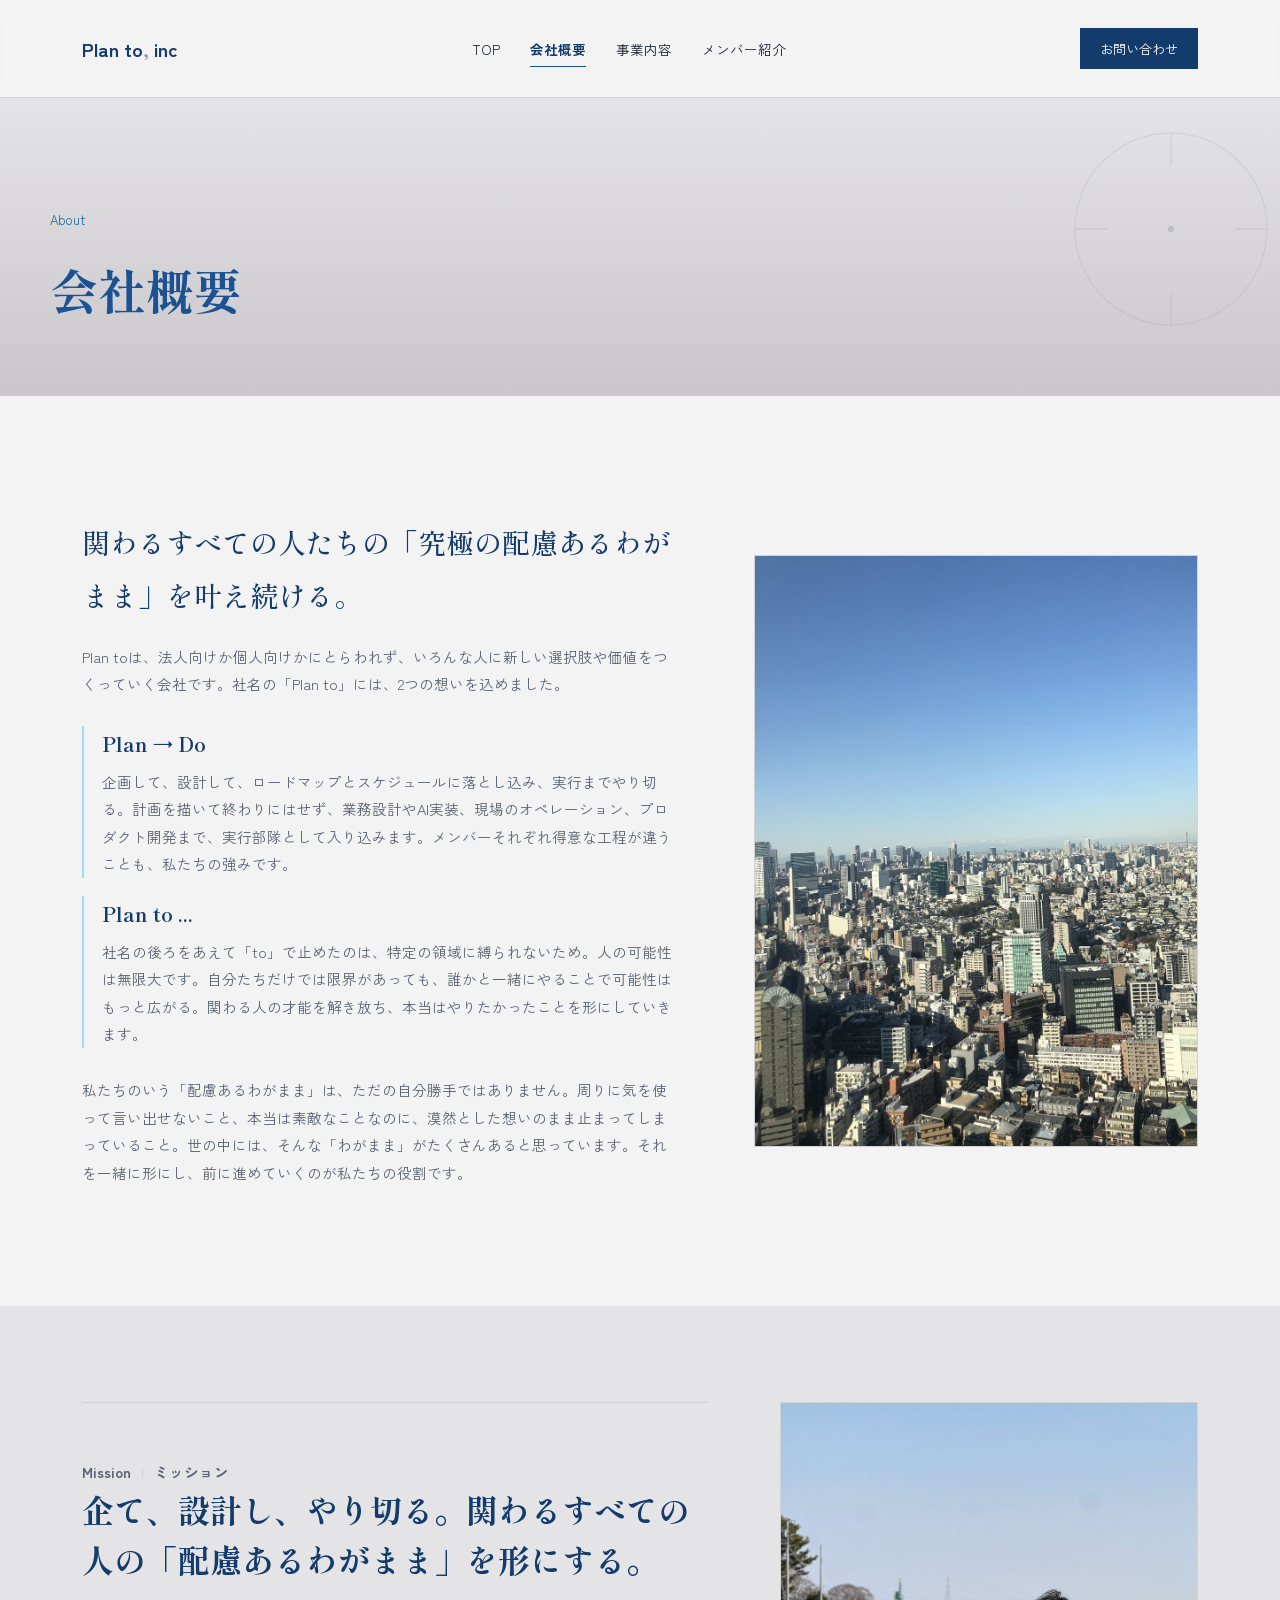
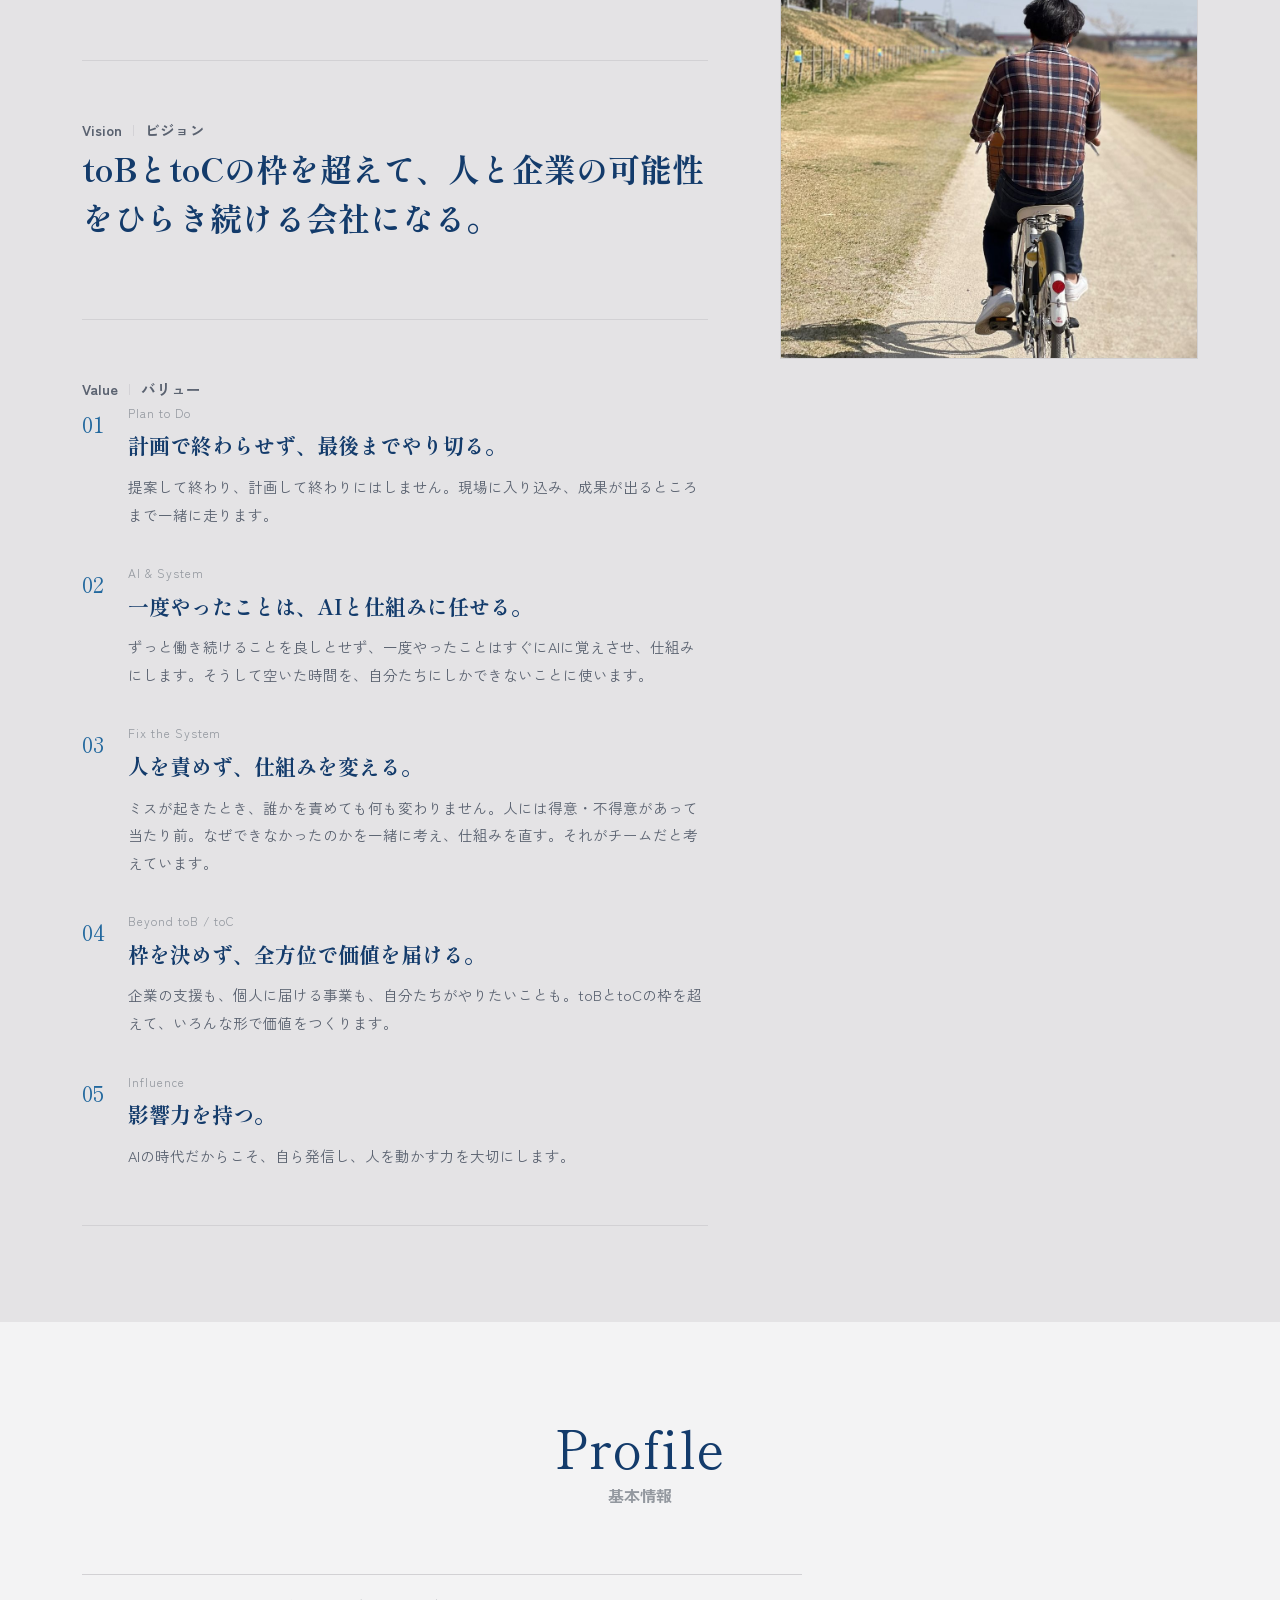
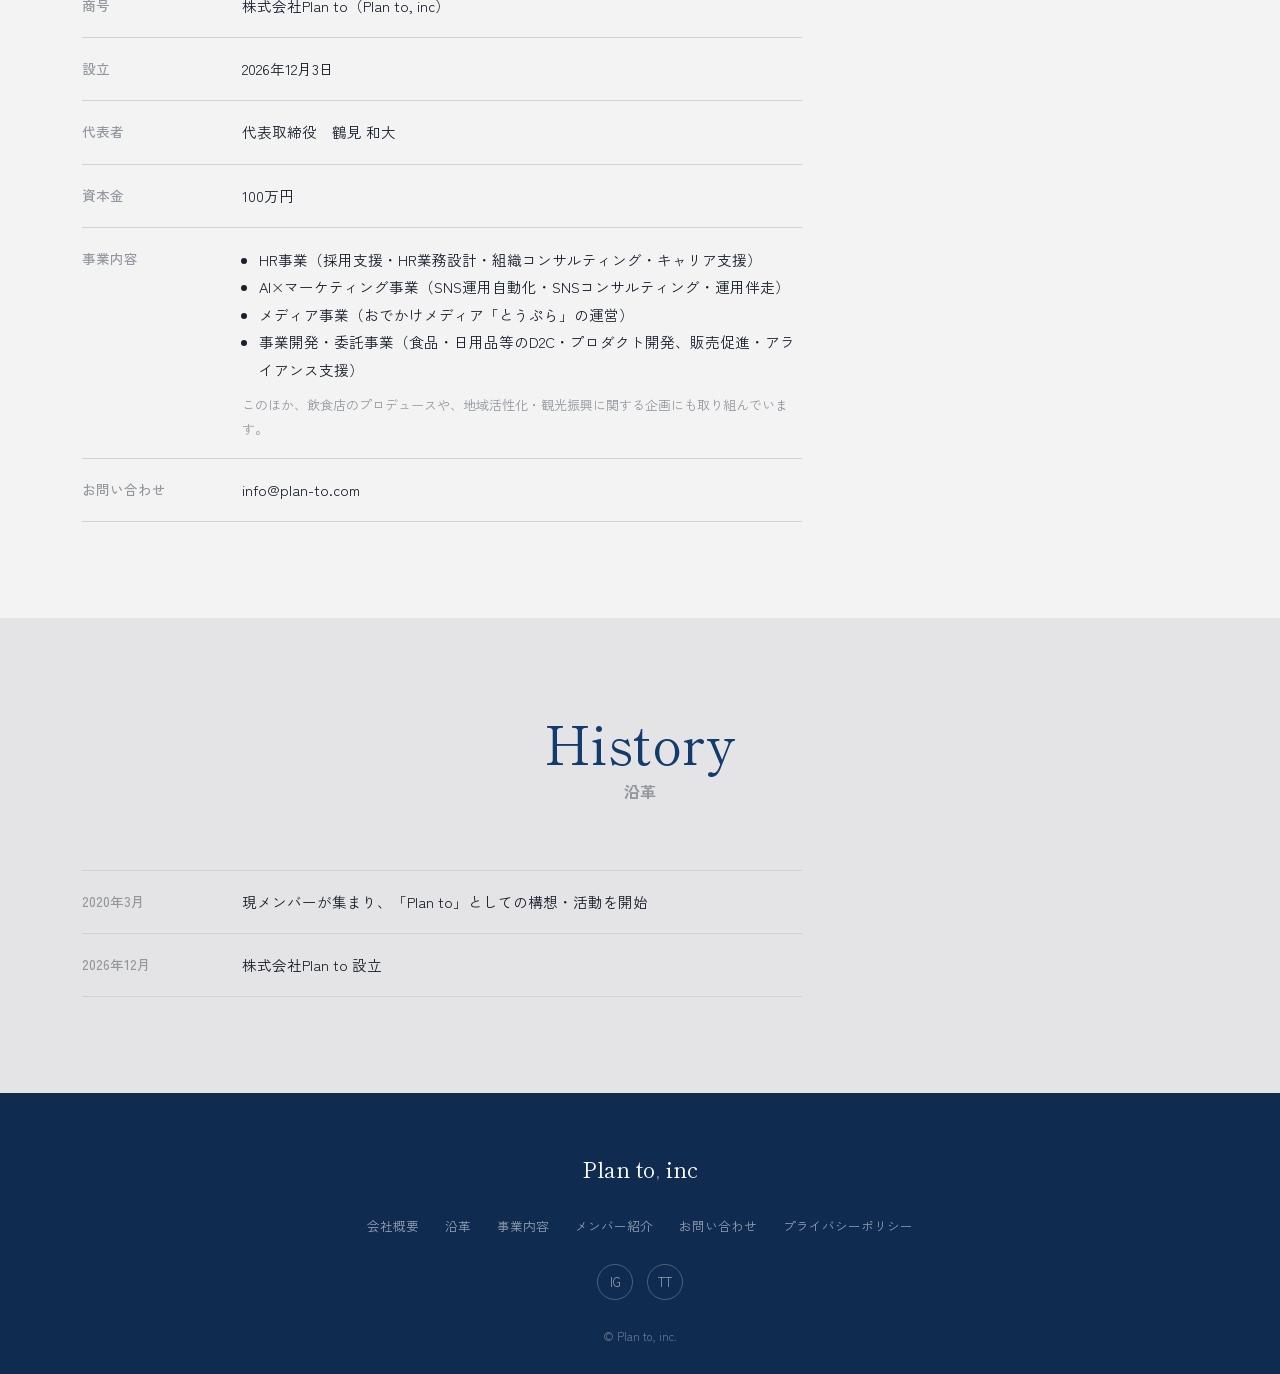
==== commit 3290f6c3: "1stビューを3枚に絞り、採用ページを削除、メンバー写真を追加 - 1stビューの切り替えをコンセプト・HR・AI×マーケの3つに - 採用ページと関連リンクを削除 - メンバー紹介に鶴見・武藤の写真" ====
--- a/planto_hp_ver.1.0/about.html
+++ b/planto_hp_ver.1.0/about.html
@@ -20,7 +20,6 @@
       <a href="about.html" class="active">会社概要</a>
       <a href="business.html">事業内容</a>
       <a href="team.html">メンバー紹介</a>
-      <a href="recruit.html">採用</a>
     </div>
     <a class="nav-cta" href="contact.html">お問い合わせ</a>
     <button class="nav-toggle" aria-label="メニュー"><span></span><span></span><span></span></button>
@@ -105,7 +104,7 @@
 <footer>
   <div class="wrap foot-row">
     <div class="foot-logo">Plan to<span>,</span> inc</div>
-    <div class="foot-links"><a href="about.html">会社概要</a><a href="about.html#history">沿革</a><a href="business.html">事業内容</a><a href="team.html">メンバー紹介</a><a href="recruit.html">採用</a><a href="contact.html">お問い合わせ</a><a href="https://toupura.com/?page_id=3" target="_blank" rel="noopener">プライバシーポリシー</a></div>
+    <div class="foot-links"><a href="about.html">会社概要</a><a href="about.html#history">沿革</a><a href="business.html">事業内容</a><a href="team.html">メンバー紹介</a><a href="contact.html">お問い合わせ</a><a href="https://toupura.com/?page_id=3" target="_blank" rel="noopener">プライバシーポリシー</a></div>
     <div class="foot-social">
       <a href="#" aria-label="Instagram">IG</a>
       <a href="#" aria-label="TikTok">TT</a>
--- a/planto_hp_ver.1.0/styles.css
+++ b/planto_hp_ver.1.0/styles.css
@@ -449,3 +449,5 @@
   .hero-inner > *{ max-width:none; }
 }
 @media (min-width:901px){ .hero-line-track{ width:90px; } }
+.member-photo{ flex:none; width:120px; height:120px; border-radius:50%; object-fit:cover; box-shadow:0 0 0 1.5px var(--navy), 0 0 0 6px var(--bg); }
+@media (max-width:560px){ .member{ flex-direction:column; } .member-photo{ width:104px; height:104px; } }
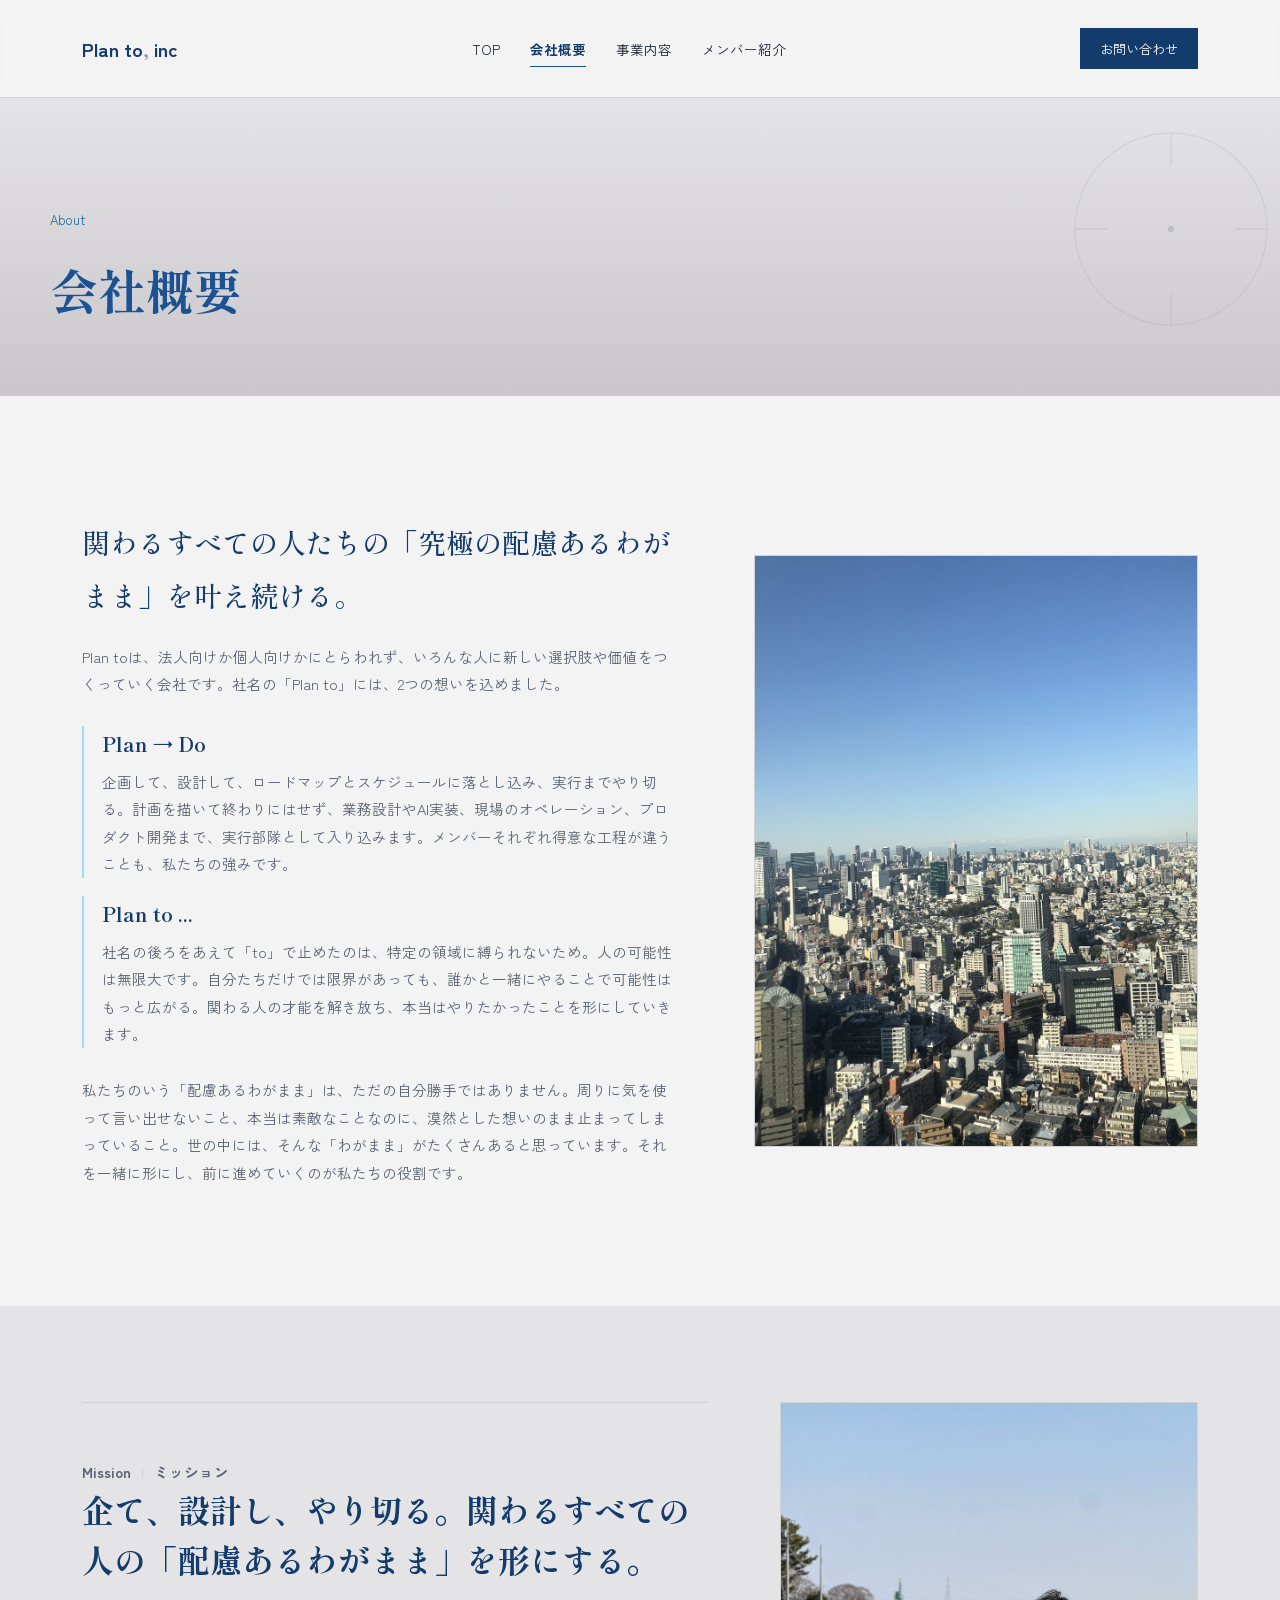
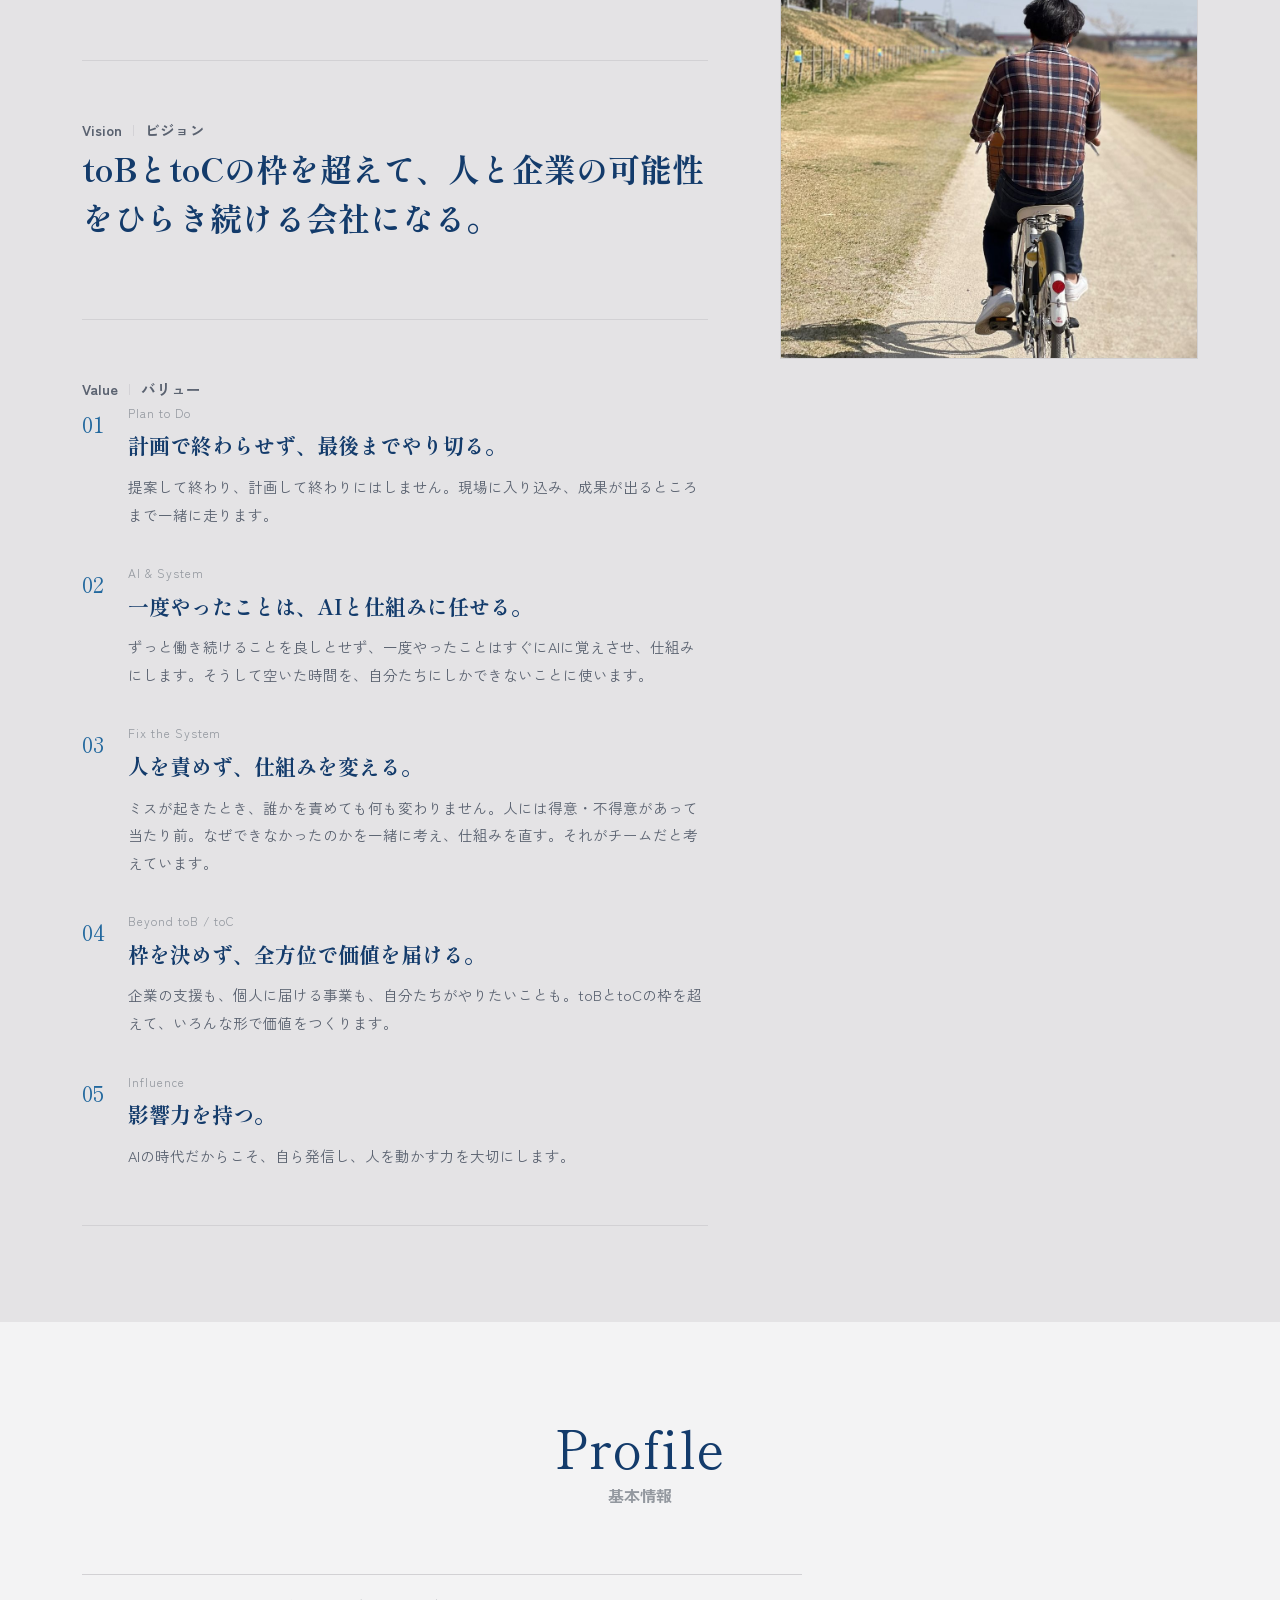
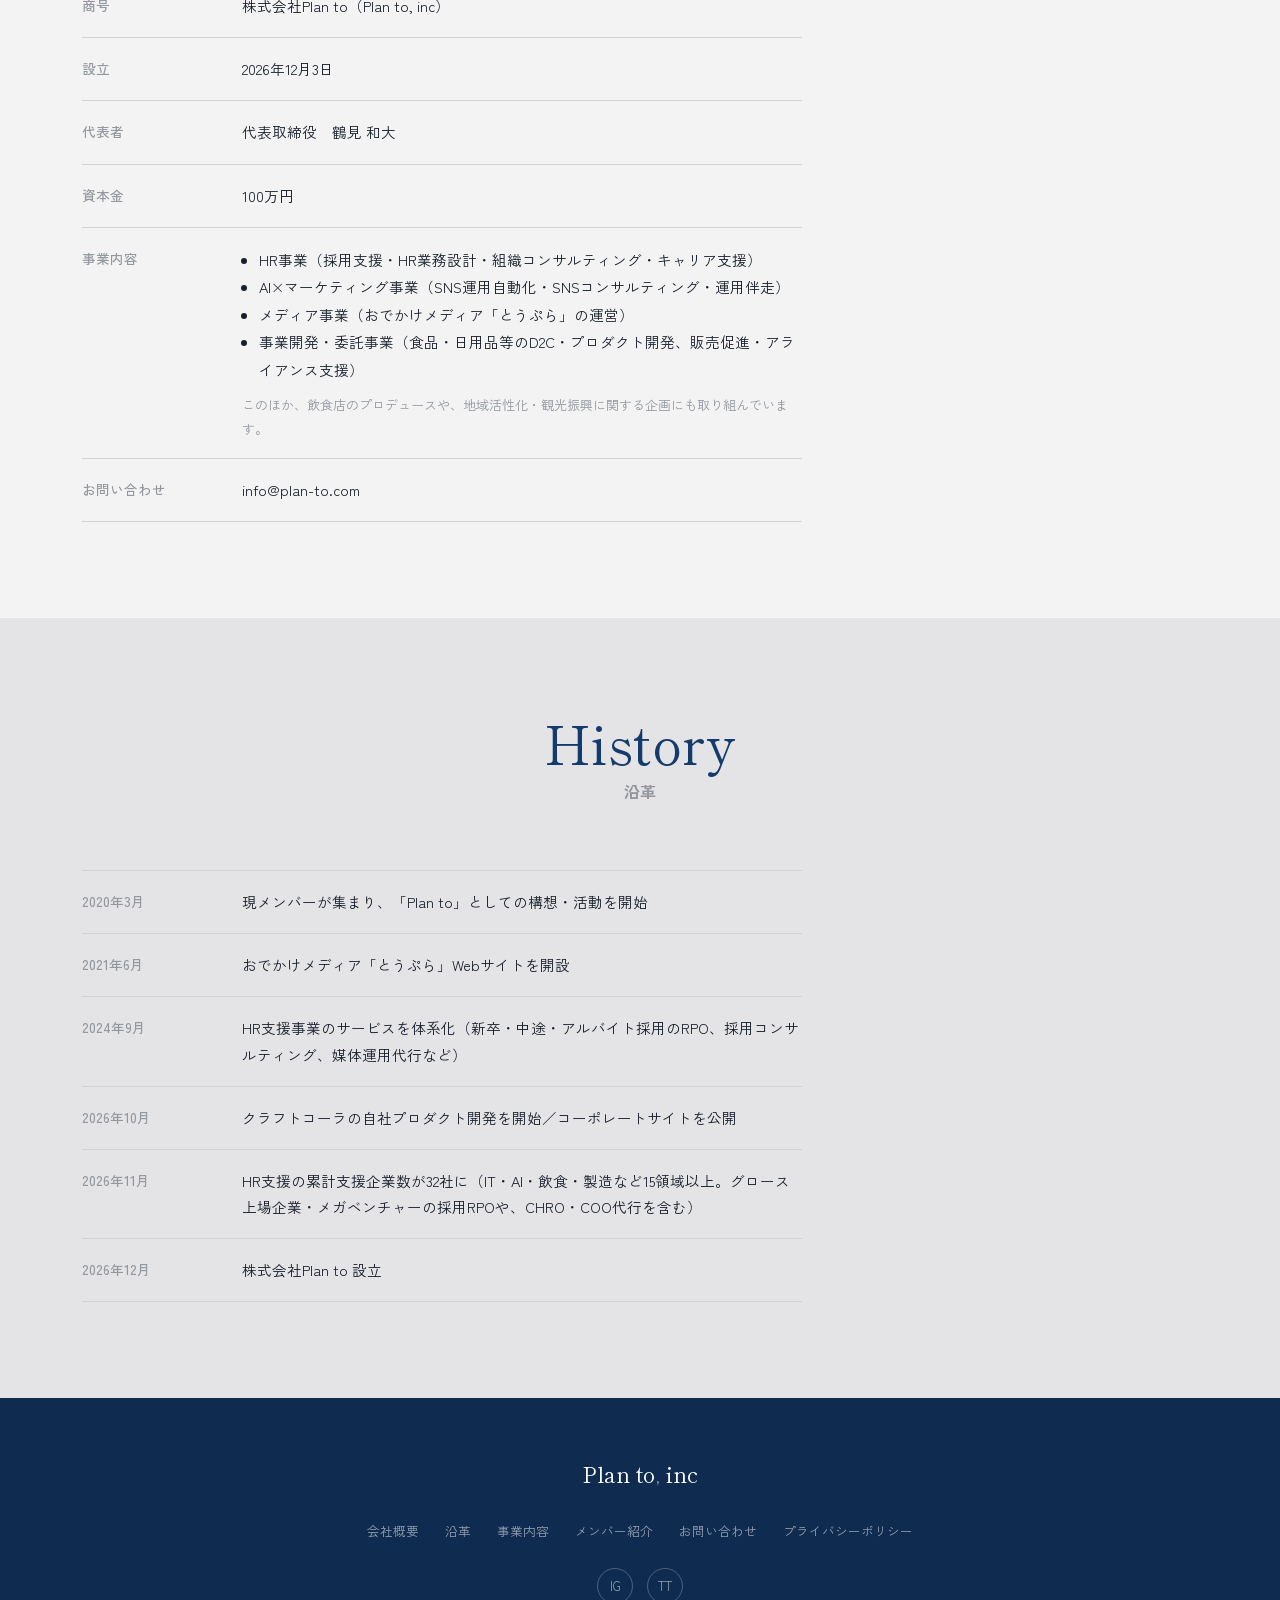
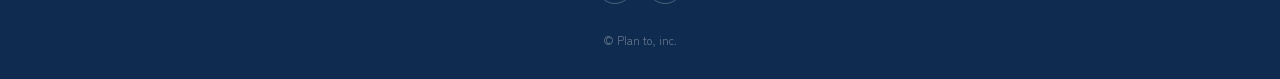
==== commit cd37ffc7: "沿革を拡充（とうぷら開設・HR支援の実績を追加） Co-Authored-By: Claude Opus 5.5 <noreply@anthropic.com>" ====
--- a/planto_hp_ver.1.0/about.html
+++ b/planto_hp_ver.1.0/about.html
@@ -96,6 +96,10 @@
       <div class="sec-title"><span class="eng">History</span><span class="jp">沿革</span></div>
       <table class="ctable history">
         <tr><th>2020年3月</th><td>現メンバーが集まり、「Plan to」としての構想・活動を開始</td></tr>
+        <tr><th>2021年6月</th><td>おでかけメディア「とうぷら」Webサイトを開設</td></tr>
+        <tr><th>2024年9月</th><td>HR支援事業のサービスを体系化（新卒・中途・アルバイト採用のRPO、採用コンサルティング、媒体運用代行など）</td></tr>
+        <tr><th>2026年10月</th><td>クラフトコーラの自社プロダクト開発を開始／コーポレートサイトを公開</td></tr>
+        <tr><th>2026年11月</th><td>HR支援の累計支援企業数が32社に（IT・AI・飲食・製造など15領域以上。グロース上場企業・メガベンチャーの採用RPOや、CHRO・COO代行を含む）</td></tr>
         <tr><th>2026年12月</th><td>株式会社Plan to 設立</td></tr>
       </table>
     </div>
